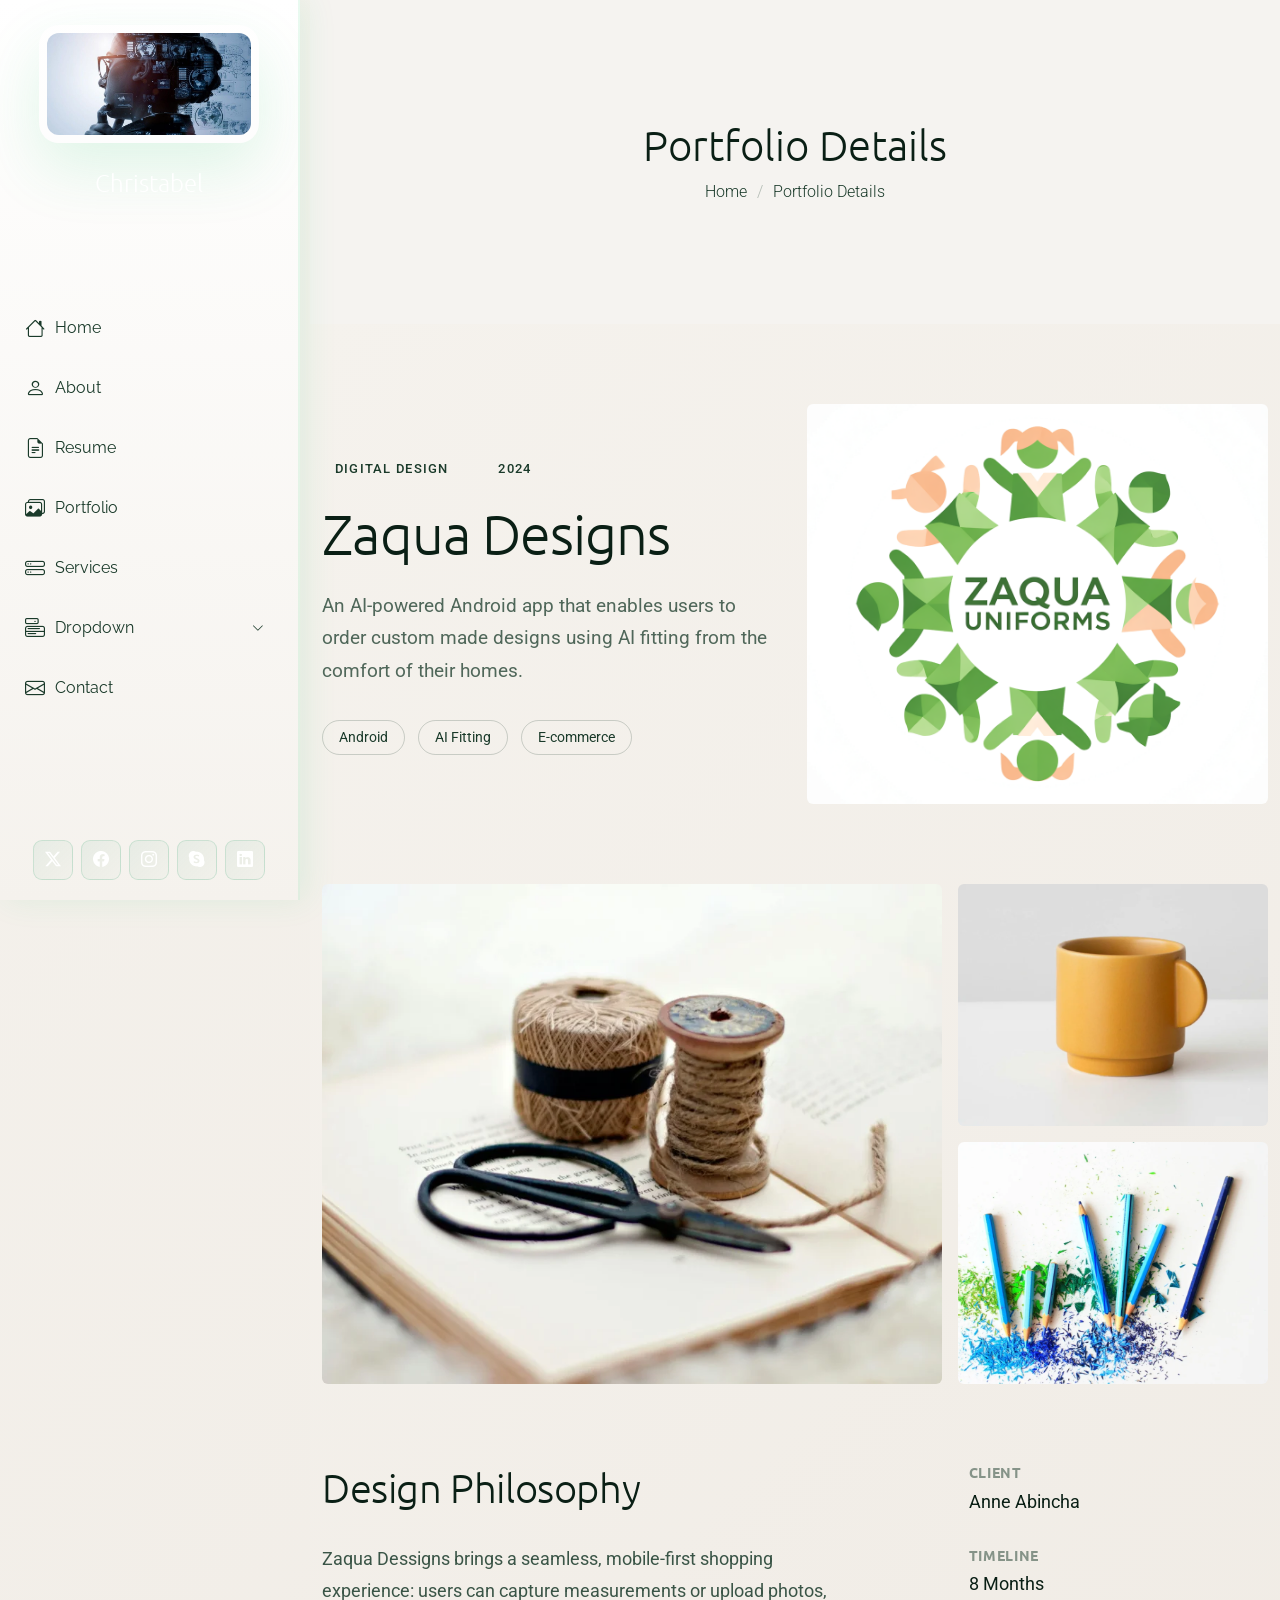
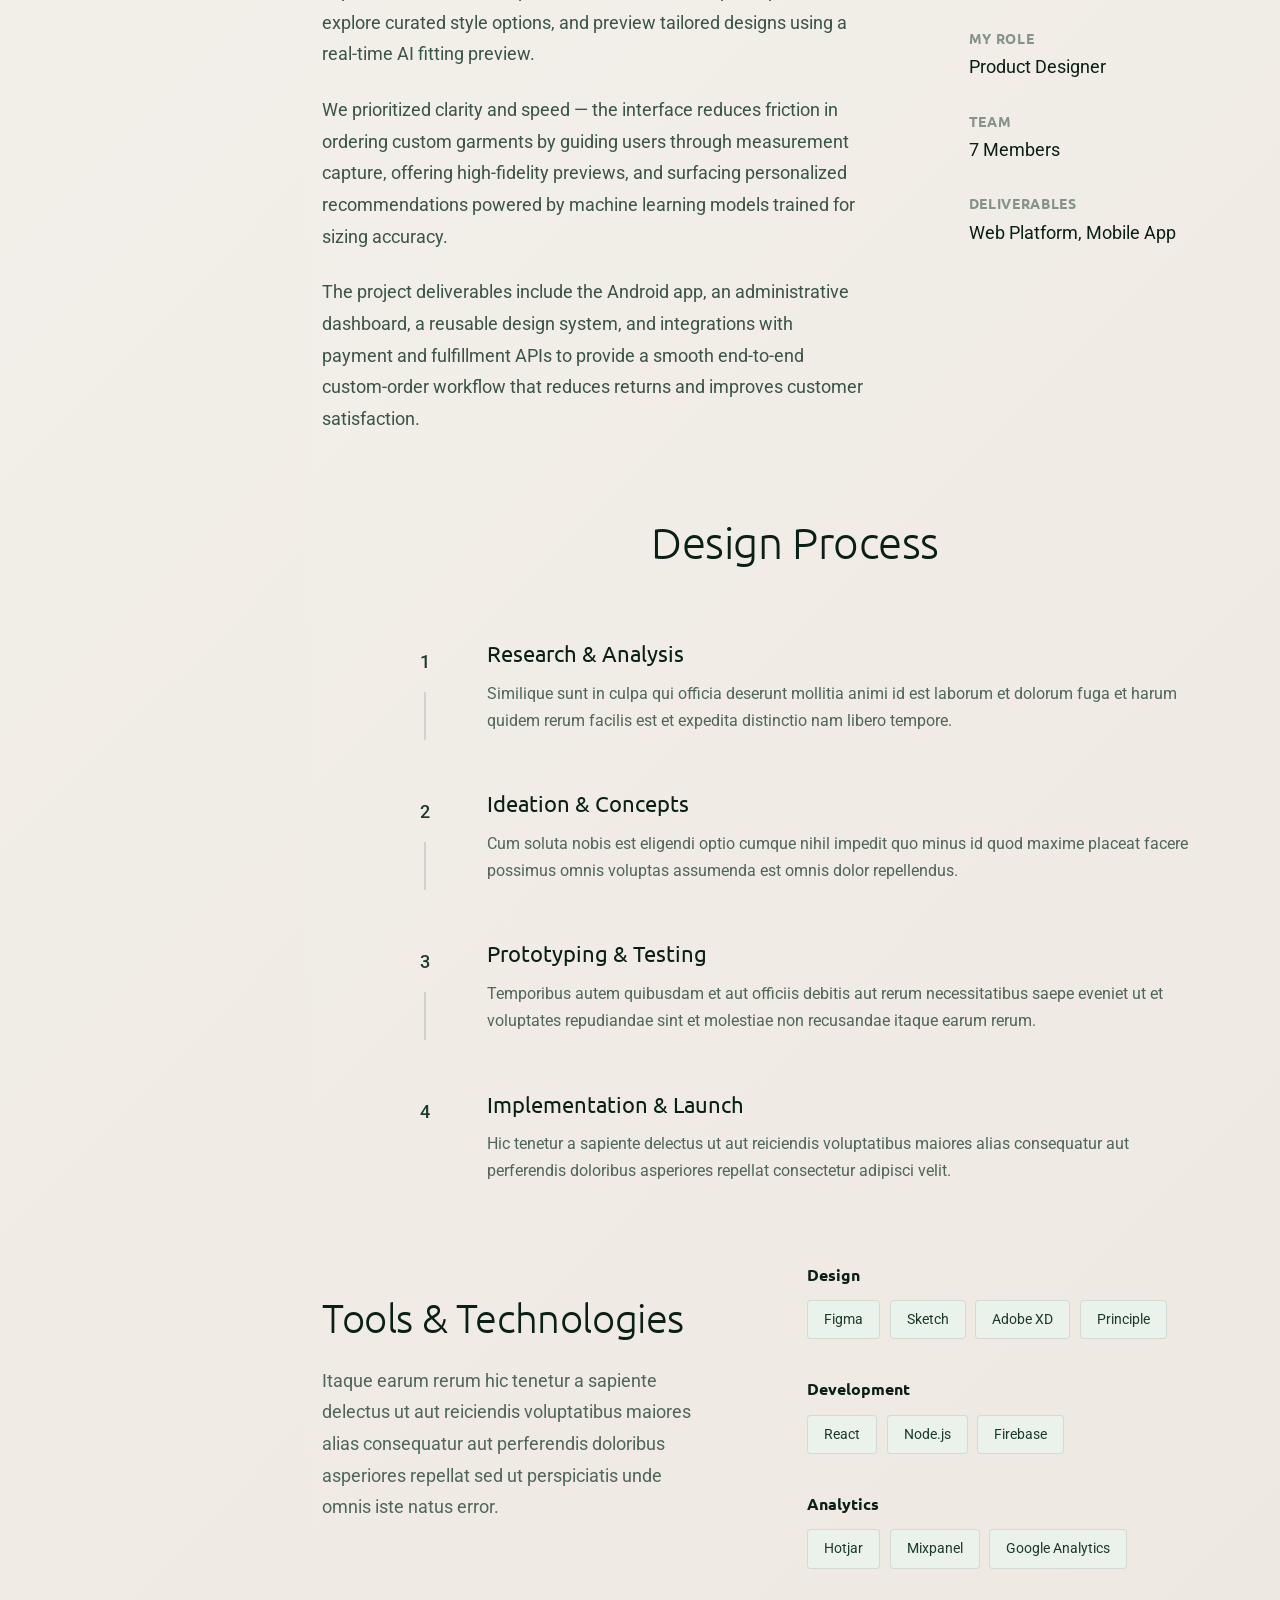
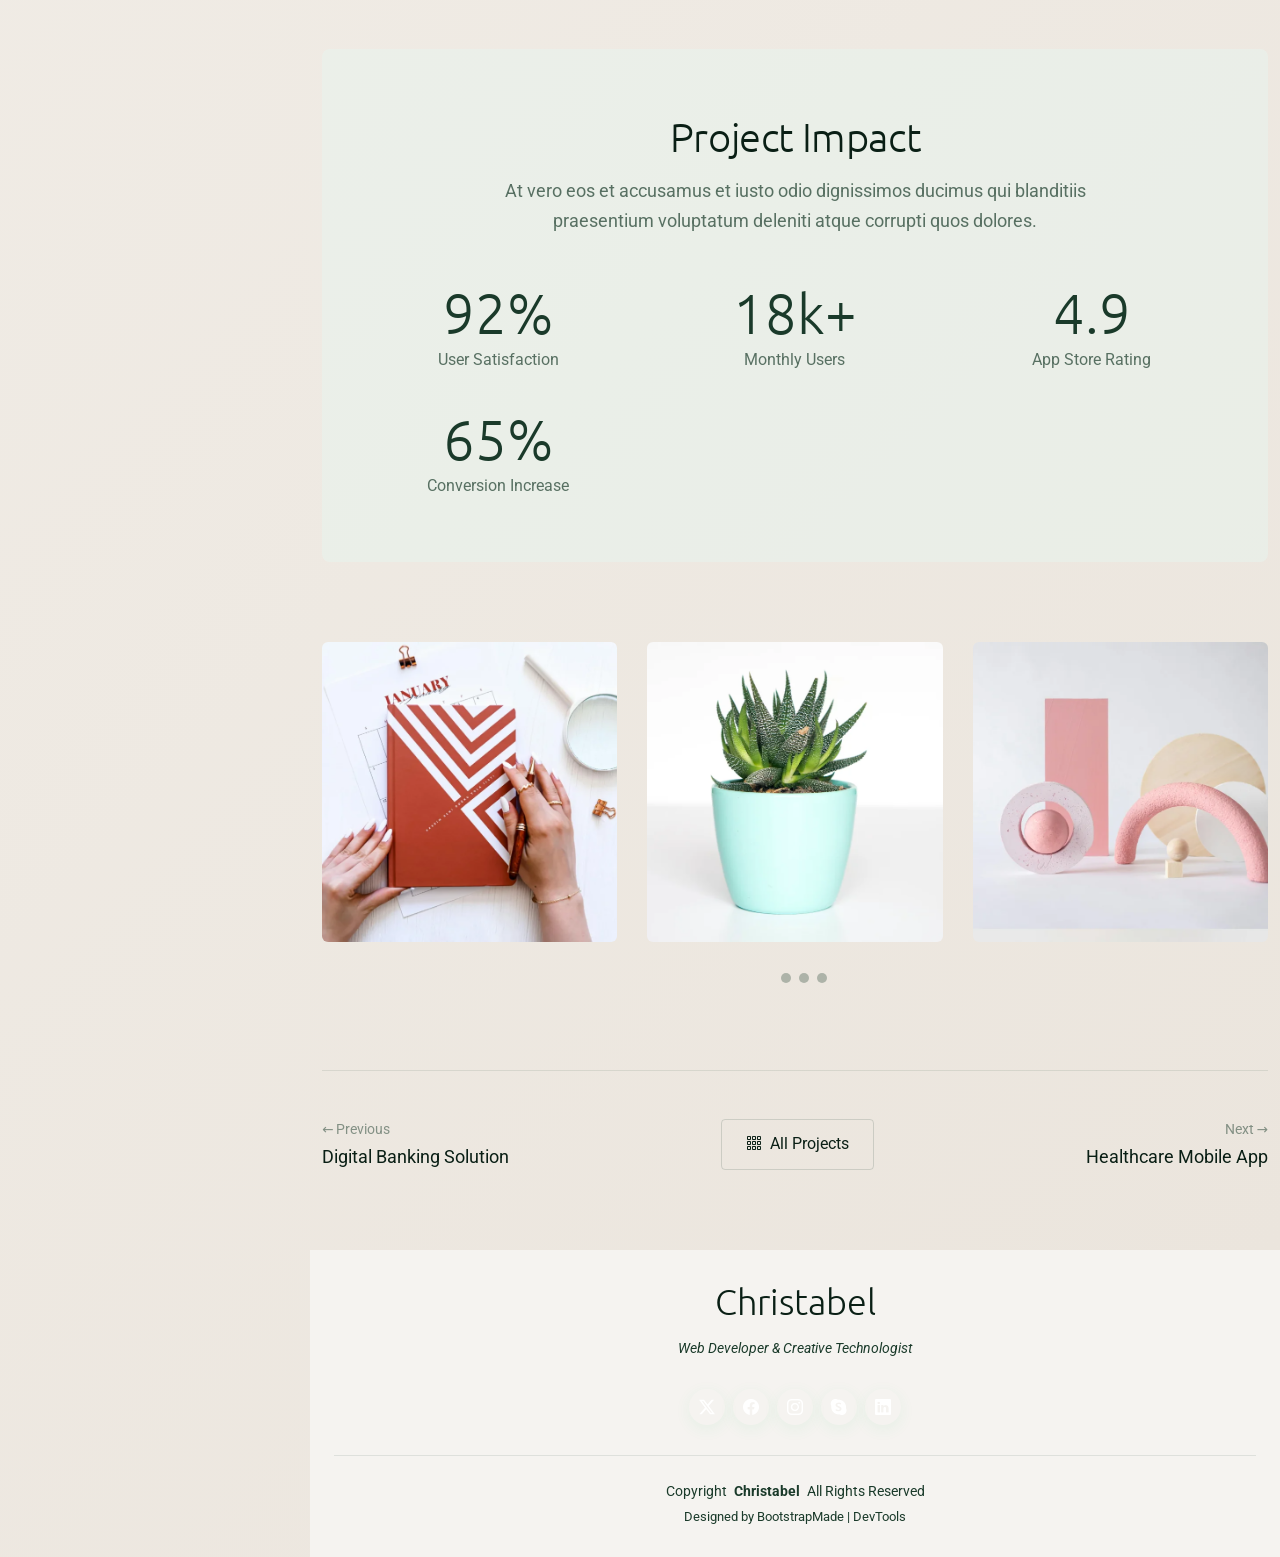
==== portfolio-details.html @ 372097c4 "first commit" ====
<!DOCTYPE html>
<html lang="en">

<head>
  <meta charset="utf-8">
  <meta content="width=device-width, initial-scale=1.0" name="viewport">
  <title>Portfolio Details </title>
  <meta name="description" content="">
  <meta name="keywords" content="">

  <!-- Favicons -->
  <link href="assets/img/favicon.png" rel="icon">
  <link href="assets/img/apple-touch-icon.png" rel="apple-touch-icon">

  <!-- Fonts -->
  <link href="https://fonts.googleapis.com" rel="preconnect">
  <link href="https://fonts.gstatic.com" rel="preconnect" crossorigin>
  <link href="https://fonts.googleapis.com/css2?family=Roboto:ital,wght@0,100;0,300;0,400;0,500;0,700;0,900;1,100;1,300;1,400;1,500;1,700;1,900&family=Raleway:ital,wght@0,100;0,200;0,300;0,400;0,500;0,600;0,700;0,800;0,900;1,100;1,200;1,300;1,400;1,500;1,600;1,700;1,800;1,900&family=Ubuntu:ital,wght@0,300;0,400;0,500;0,700;1,300;1,400;1,500;1,700&display=swap" rel="stylesheet">

  <!-- Vendor CSS Files -->
  <link href="assets/vendor/bootstrap/css/bootstrap.min.css" rel="stylesheet">
  <link href="assets/vendor/bootstrap-icons/bootstrap-icons.css" rel="stylesheet">
  <link href="assets/vendor/aos/aos.css" rel="stylesheet">
  <link href="assets/vendor/glightbox/css/glightbox.min.css" rel="stylesheet">
  <link href="assets/vendor/swiper/swiper-bundle.min.css" rel="stylesheet">

  <!-- Main CSS File -->
  <link href="assets/css/main.css" rel="stylesheet">

  <!-- =======================================================
  * Template Name: MyPage
  * Template URL: https://bootstrapmade.com/mypage-bootstrap-personal-template/
  * Updated: Sep 20 2025 with Bootstrap v5.3.8
  * Author: BootstrapMade.com
  * License: https://bootstrapmade.com/license/
  ======================================================== -->
</head>

<body class="portfolio-details-page">

  <header id="header" class="header dark-background d-flex flex-column justify-content-between">
    <i class="header-toggle d-xl-none bi bi-list"></i>

    <div class="header-top">
      <div class="profile-img">
        <img src="assets/img/person/image1.jpg" alt="" class="img-fluid">
      </div>

      <a href="index.html" class="logo d-flex align-items-center justify-content-center">
        <!-- Uncomment the line below if you also wish to use an image logo -->
        <!-- <img src="assets/img/logo.webp" alt=""> -->
        <h1 class="sitename">Christabel</h1>
      </a>

    </div>

    <nav id="navmenu" class="navmenu">
      <ul>
        <li><a href="#hero"><i class="bi bi-house navicon"></i>Home</a></li>
        <li><a href="#about"><i class="bi bi-person navicon"></i> About</a></li>
        <li><a href="#resume"><i class="bi bi-file-earmark-text navicon"></i> Resume</a></li>
        <li><a href="#portfolio"><i class="bi bi-images navicon"></i> Portfolio</a></li>
        <li><a href="#services"><i class="bi bi-hdd-stack navicon"></i> Services</a></li>
        <li class="dropdown"><a href="#"><i class="bi bi-menu-button navicon"></i> <span>Dropdown</span> <i class="bi bi-chevron-down toggle-dropdown"></i></a>
          <ul>
            <li><a href="#">Dropdown 1</a></li>
            <li class="dropdown"><a href="#"><span>Deep Dropdown</span> <i class="bi bi-chevron-down toggle-dropdown"></i></a>
              <ul>
                <li><a href="#">Deep Dropdown 1</a></li>
                <li><a href="#">Deep Dropdown 2</a></li>
                <li><a href="#">Deep Dropdown 3</a></li>
                <li><a href="#">Deep Dropdown 4</a></li>
                <li><a href="#">Deep Dropdown 5</a></li>
              </ul>
            </li>
            <li><a href="#">Dropdown 2</a></li>
            <li><a href="#">Dropdown 3</a></li>
            <li><a href="#">Dropdown 4</a></li>
          </ul>
        </li>
        <li><a href="#contact"><i class="bi bi-envelope navicon"></i> Contact</a></li>
      </ul>
    </nav>

    <div class="social-links text-center">
      <a href="#" class="twitter"><i class="bi bi-twitter-x"></i></a>
      <a href="#" class="facebook"><i class="bi bi-facebook"></i></a>
      <a href="#" class="instagram"><i class="bi bi-instagram"></i></a>
      <a href="#" class="google-plus"><i class="bi bi-skype"></i></a>
      <a href="#" class="linkedin"><i class="bi bi-linkedin"></i></a>
    </div>
  </header>

  <main class="main">

    <!-- Page Title -->
    <div class="page-title light-background">
      <div class="container">
        <h1>Portfolio Details</h1>
        <nav class="breadcrumbs">
          <ol>
            <li><a href="index.html">Home</a></li>
            <li class="current">Portfolio Details</li>
          </ol>
        </nav>
      </div>
    </div><!-- End Page Title -->

    <!-- Portfolio Details Section -->
    <section id="portfolio-details" class="portfolio-details section">

      <div class="container" data-aos="fade-up" data-aos-delay="100">

        <div class="hero-section">
          <div class="row align-items-center">
            <div class="col-lg-6" data-aos="fade-right">
              <div class="project-header">
                <div class="project-meta">
                  <span class="category">Digital Design</span>
                  <span class="year">2024</span>
                </div>
                <h1 class="project-title">Zaqua Designs</h1>
                <p class="project-summary">An AI-powered Android app that enables users to order custom made designs using AI fitting from the comfort of their homes.</p>
                <div class="project-tags">
                  <span class="tag">Android</span>
                  <span class="tag">AI Fitting</span>
                  <span class="tag">E-commerce</span>
                </div>
              </div>
            </div>
            <div class="col-lg-6" data-aos="fade-left" data-aos-delay="200">
              <div class="hero-image">
                <img src="assets/img/portfolio/zaqua7.png" alt="Project showcase" class="img-fluid" loading="lazy">
              </div>
            </div>
          </div>
        </div>

        <div class="visual-showcase" data-aos="fade-up" data-aos-delay="100">
          <div class="showcase-gallery">
            <div class="gallery-item large" data-aos="zoom-in" data-aos-delay="150">
              <img src="assets/img/portfolio/portfolio-7.webp" alt="Design showcase" class="img-fluid glightbox">
            </div>
            <div class="gallery-item" data-aos="fade-up" data-aos-delay="200">
              <img src="assets/img/portfolio/portfolio-5.webp" alt="Design showcase" class="img-fluid glightbox">
            </div>
            <div class="gallery-item" data-aos="fade-up" data-aos-delay="250">
              <img src="assets/img/portfolio/portfolio-8.webp" alt="Design showcase" class="img-fluid glightbox">
            </div>
          </div>
        </div>

        <div class="content-section">
          <div class="row">
            <div class="col-lg-7" data-aos="fade-up" data-aos-delay="100">
              <div class="main-content">
                <h2>Design Philosophy</h2>
                <p>Zaqua Dessigns brings a seamless, mobile-first shopping experience: users can capture measurements or upload photos, explore curated style options, and preview tailored designs using a real-time AI fitting preview.</p>
                <p>We prioritized clarity and speed — the interface reduces friction in ordering custom garments by guiding users through measurement capture, offering high-fidelity previews, and surfacing personalized recommendations powered by machine learning models trained for sizing accuracy.</p>
                <p>The project deliverables include the Android app, an administrative dashboard, a reusable design system, and integrations with payment and fulfillment APIs to provide a smooth end-to-end custom-order workflow that reduces returns and improves customer satisfaction.</p>
              </div>
            </div>
            <div class="col-lg-4 offset-lg-1" data-aos="fade-up" data-aos-delay="200">
              <div class="project-specs">
                <div class="spec-item">
                  <h5>Client</h5>
                  <p>Anne Abincha</p>
                </div>
                <div class="spec-item">
                  <h5>Timeline</h5>
                  <p>8 Months</p>
                </div>
                <div class="spec-item">
                  <h5>My Role</h5>
                  <p>Product Designer</p>
                </div>
                <div class="spec-item">
                  <h5>Team</h5>
                  <p>7 Members</p>
                </div>
                <div class="spec-item">
                  <h5>Deliverables</h5>
                  <p>Web Platform, Mobile App</p>
                </div>
              </div>
            </div>
          </div>
        </div>

        <div class="process-timeline" data-aos="fade-up" data-aos-delay="100">
          <div class="timeline-header">
            <h2>Design Process</h2>
          </div>
          <div class="timeline-steps">
            <div class="timeline-item" data-aos="fade-up" data-aos-delay="150">
              <div class="step-marker">
                <span class="step-number">1</span>
              </div>
              <div class="step-content">
                <h4>Research &amp; Analysis</h4>
                <p>Similique sunt in culpa qui officia deserunt mollitia animi id est laborum et dolorum fuga et harum quidem rerum facilis est et expedita distinctio nam libero tempore.</p>
              </div>
            </div>
            <div class="timeline-item" data-aos="fade-up" data-aos-delay="200">
              <div class="step-marker">
                <span class="step-number">2</span>
              </div>
              <div class="step-content">
                <h4>Ideation &amp; Concepts</h4>
                <p>Cum soluta nobis est eligendi optio cumque nihil impedit quo minus id quod maxime placeat facere possimus omnis voluptas assumenda est omnis dolor repellendus.</p>
              </div>
            </div>
            <div class="timeline-item" data-aos="fade-up" data-aos-delay="250">
              <div class="step-marker">
                <span class="step-number">3</span>
              </div>
              <div class="step-content">
                <h4>Prototyping &amp; Testing</h4>
                <p>Temporibus autem quibusdam et aut officiis debitis aut rerum necessitatibus saepe eveniet ut et voluptates repudiandae sint et molestiae non recusandae itaque earum rerum.</p>
              </div>
            </div>
            <div class="timeline-item" data-aos="fade-up" data-aos-delay="300">
              <div class="step-marker">
                <span class="step-number">4</span>
              </div>
              <div class="step-content">
                <h4>Implementation &amp; Launch</h4>
                <p>Hic tenetur a sapiente delectus ut aut reiciendis voluptatibus maiores alias consequatur aut perferendis doloribus asperiores repellat consectetur adipisci velit.</p>
              </div>
            </div>
          </div>
        </div>

        <div class="tools-section" data-aos="fade-up" data-aos-delay="100">
          <div class="row align-items-center">
            <div class="col-lg-5">
              <h2>Tools &amp; Technologies</h2>
              <p>Itaque earum rerum hic tenetur a sapiente delectus ut aut reiciendis voluptatibus maiores alias consequatur aut perferendis doloribus asperiores repellat sed ut perspiciatis unde omnis iste natus error.</p>
            </div>
            <div class="col-lg-6 offset-lg-1">
              <div class="tools-grid">
                <div class="tool-category" data-aos="fade-up" data-aos-delay="150">
                  <h5>Design</h5>
                  <div class="tool-list">
                    <span class="tool-item">Figma</span>
                    <span class="tool-item">Sketch</span>
                    <span class="tool-item">Adobe XD</span>
                    <span class="tool-item">Principle</span>
                  </div>
                </div>
                <div class="tool-category" data-aos="fade-up" data-aos-delay="200">
                  <h5>Development</h5>
                  <div class="tool-list">
                    <span class="tool-item">React</span>
                    <span class="tool-item">Node.js</span>
                    <span class="tool-item">Firebase</span>
                  </div>
                </div>
                <div class="tool-category" data-aos="fade-up" data-aos-delay="250">
                  <h5>Analytics</h5>
                  <div class="tool-list">
                    <span class="tool-item">Hotjar</span>
                    <span class="tool-item">Mixpanel</span>
                    <span class="tool-item">Google Analytics</span>
                  </div>
                </div>
              </div>
            </div>
          </div>
        </div>

        <div class="impact-metrics" data-aos="fade-up" data-aos-delay="100">
          <div class="metrics-container">
            <div class="metrics-header">
              <h2>Project Impact</h2>
              <p>At vero eos et accusamus et iusto odio dignissimos ducimus qui blanditiis praesentium voluptatum deleniti atque corrupti quos dolores.</p>
            </div>
            <div class="metrics-grid">
              <div class="metric-card" data-aos="fade-up" data-aos-delay="150">
                <div class="metric-value">92%</div>
                <div class="metric-label">User Satisfaction</div>
              </div>
              <div class="metric-card" data-aos="fade-up" data-aos-delay="200">
                <div class="metric-value">18k+</div>
                <div class="metric-label">Monthly Users</div>
              </div>
              <div class="metric-card" data-aos="fade-up" data-aos-delay="250">
                <div class="metric-value">4.9</div>
                <div class="metric-label">App Store Rating</div>
              </div>
              <div class="metric-card" data-aos="fade-up" data-aos-delay="300">
                <div class="metric-value">65%</div>
                <div class="metric-label">Conversion Increase</div>
              </div>
            </div>
          </div>
        </div>

        <div class="additional-gallery" data-aos="fade-up" data-aos-delay="100">
          <div class="gallery-slider swiper init-swiper">
            <script type="application/json" class="swiper-config">
              {
                "loop": true,
                "speed": 600,
                "autoplay": {
                  "delay": 4000
                },
                "slidesPerView": 1,
                "spaceBetween": 30,
                "breakpoints": {
                  "768": {
                    "slidesPerView": 2
                  },
                  "1200": {
                    "slidesPerView": 3
                  }
                },
                "pagination": {
                  "el": ".swiper-pagination",
                  "type": "bullets",
                  "clickable": true
                }
              }
            </script>
            <div class="swiper-wrapper">
              <div class="swiper-slide">
                <img src="assets/img/portfolio/portfolio-12.webp" alt="Project detail" class="img-fluid glightbox" loading="lazy">
              </div>
              <div class="swiper-slide">
                <img src="assets/img/portfolio/portfolio-2.webp" alt="Project detail" class="img-fluid glightbox" loading="lazy">
              </div>
              <div class="swiper-slide">
                <img src="assets/img/portfolio/portfolio-6.webp" alt="Project detail" class="img-fluid glightbox" loading="lazy">
              </div>
              <div class="swiper-slide">
                <img src="assets/img/portfolio/portfolio-10.webp" alt="Project detail" class="img-fluid glightbox" loading="lazy">
              </div>
            </div>
            <div class="swiper-pagination"></div>
          </div>
        </div>

        <div class="project-nav" data-aos="fade-up" data-aos-delay="100">
          <div class="nav-wrapper">
            <a href="#" class="nav-link prev-project">
              <div class="nav-content">
                <span class="nav-direction">← Previous</span>
                <span class="nav-title">Digital Banking Solution</span>
              </div>
            </a>
            <a href="#" class="nav-link all-projects">
              <i class="bi bi-grid-3x3-gap"></i>
              <span>All Projects</span>
            </a>
            <a href="#" class="nav-link next-project">
              <div class="nav-content">
                <span class="nav-direction">Next →</span>
                <span class="nav-title">Healthcare Mobile App</span>
              </div>
            </a>
          </div>
        </div>

      </div>

    </section><!-- /Portfolio Details Section -->

  </main>

  <footer id="footer" class="footer light-background">
    <div class="container">
      <h3 class="sitename">Christabel</h3>
      <p>Web Developer & Creative Technologist</p>
      <div class="social-links d-flex justify-content-center">
        <a href=""><i class="bi bi-twitter-x"></i></a>
        <a href=""><i class="bi bi-facebook"></i></a>
        <a href=""><i class="bi bi-instagram"></i></a>
        <a href=""><i class="bi bi-skype"></i></a>
        <a href=""><i class="bi bi-linkedin"></i></a>
      </div>
      <div class="container">
        <div class="copyright">
          <span>Copyright</span> <strong class="px-1 sitename">Christabel</strong> <span>All Rights Reserved</span>
        </div>
        <div class="credits">
          <!-- All the links in the footer should remain intact. -->
          <!-- You can delete the links only if you've purchased the pro version. -->
          <!-- Licensing information: https://bootstrapmade.com/license/ -->
          <!-- Purchase the pro version with working PHP/AJAX contact form: [buy-url] -->
          Designed by <a href="https://bootstrapmade.com/">BootstrapMade</a> | <a href="https://bootstrapmade.com/tools/">DevTools</a>
        </div>
      </div>
    </div>
  </footer>

  <!-- Scroll Top -->
  <a href="#" id="scroll-top" class="scroll-top d-flex align-items-center justify-content-center"><i class="bi bi-arrow-up-short"></i></a>

  <!-- Preloader -->
  <div id="preloader"></div>

  <!-- Vendor JS Files -->
  <script src="assets/vendor/bootstrap/js/bootstrap.bundle.min.js"></script>
  <script src="assets/vendor/php-email-form/validate.js"></script>
  <script src="assets/vendor/aos/aos.js"></script>
  <script src="assets/vendor/purecounter/purecounter_vanilla.js"></script>
  <script src="assets/vendor/typed.js/typed.umd.js"></script>
  <script src="assets/vendor/waypoints/noframework.waypoints.js"></script>
  <script src="assets/vendor/imagesloaded/imagesloaded.pkgd.min.js"></script>
  <script src="assets/vendor/isotope-layout/isotope.pkgd.min.js"></script>
  <script src="assets/vendor/glightbox/js/glightbox.min.js"></script>
  <script src="assets/vendor/swiper/swiper-bundle.min.js"></script>

  <!-- Main JS File -->
  <script src="assets/js/main.js"></script>

</body>

</html>
---- assets/css/main.css ----
:root {
  --default-font: "Roboto",  system-ui, -apple-system, "Segoe UI", Roboto, "Helvetica Neue", Arial, "Noto Sans", "Liberation Sans", sans-serif, "Apple Color Emoji", "Segoe UI Emoji", "Segoe UI Symbol", "Noto Color Emoji";
  --heading-font: "Ubuntu",  sans-serif;
  --nav-font: "Raleway",  sans-serif;
}
:root { 
  --background-color: #f5f2ed; 
  --background-gradient: linear-gradient(135deg, #f5f2ed 0%, #ebe5dd 100%);
  --default-color: #1a3a2a; /* Default color used for the majority of the text content across the entire website */
  --heading-color: #0a1f15; /* 
  --accent-color: #2ecc71; /* Vibrant emerald green */
  --accent-light: #52d989;
  --accent-dark: #27a55f;
  --surface-color: #e8f6f0; /* The surface color is used as a background of boxed elements within sections, such as cards, icon boxes, or other elements that require a visual separation from the global background. */
  --surface-gradient: linear-gradient(135deg, #e8f6f0 0%, #d6e8e0 100%);
  --contrast-color: #ffffff; /* Contrast color for text, ensuring readability against backgrounds of accent, heading, or default colors. */
  --shadow-sm: 0 4px 15px rgba(46, 204, 113, 0.08);
  --shadow-md: 0 12px 30px rgba(46, 204, 113, 0.12);
  --shadow-lg: 0 25px 60px rgba(46, 204, 113, 0.15);
  --shadow-xl: 0 40px 100px rgba(46, 204, 113, 0.2);
}

/* Nav Menu Colors - The following color variables are used specifically for the navigation menu. They are separate from the global colors to allow for more customization options */
:root {
  --nav-color: #1a3a2a;  /* The default color of the main navmenu links */
  --nav-hover-color: #3fa373; /* Applied to main navmenu links when they are hovered over or active */
  --nav-mobile-background-color: #f0ede8; /* Used as the background color for mobile navigation menu */
  --nav-dropdown-background-color: #f0ede8; /* Used as the background color for dropdown items that appear when hovering over primary navigation items */
  --nav-dropdown-color: #1a3a2a; /* Used for navigation links of the dropdown items in the navigation menu. */
  --nav-dropdown-hover-color: #3fa373; /* Similar to --nav-hover-color, this color is applied to dropdown navigation links when they are hovered over. */
}

/* Color Presets - These classes override global colors when applied to any section or element, providing reuse of the sam color scheme. */

.light-background {
  --background-color: #f5f3f0;
  --surface-color: #e8f4e8;
}

.dark-background {
  --background-color: #1a3a2a;
  --default-color: #ffffff;
  --heading-color: #ffffff;
  --surface-color: #2d5a47;
  --contrast-color: #ffffff;
}

/* Smooth scroll */
:root {
  scroll-behavior: smooth;
}

/*--------------------------------------------------------------
# General Styling & Shared Classes
--------------------------------------------------------------*/
body {
  color: var(--default-color);
  background: var(--background-gradient);
  font-family: var(--default-font);
  min-height: 100vh;
}

a {
  color: var(--accent-color);
  text-decoration: none;
  transition: all 0.3s ease;
}

a:hover {
  color: var(--accent-dark);
  text-decoration: none;
}

h1,
h2,
h3,
h4,
h5,
h6 {
  color: var(--heading-color);
  font-family: var(--heading-font);
}

/* PHP Email Form Messages
------------------------------*/
.php-email-form .error-message {
  display: none;
  background: linear-gradient(135deg, #e53935 0%, #c62828 100%);
  color: #ffffff;
  text-align: left;
  padding: 20px;
  margin-bottom: 24px;
  font-weight: 600;
  border-radius: 8px;
  box-shadow: var(--shadow-md);
  border-left: 4px solid #df1529;
  animation: slideIn 0.3s ease;
}

.php-email-form .sent-message {
  display: none;
  color: #ffffff;
  background: linear-gradient(135deg, #2e7d32 0%, #1b5e20 100%);
  text-align: center;
  padding: 20px;
  margin-bottom: 24px;
  font-weight: 600;
  border-radius: 8px;
  box-shadow: var(--shadow-md);
  border-left: 4px solid #059652;
  animation: slideIn 0.3s ease;
}

.php-email-form .loading {
  display: none;
  background: linear-gradient(135deg, #ffffff 0%, var(--surface-color) 100%);
  text-align: center;
  padding: 20px;
  margin-bottom: 24px;
  border-radius: 8px;
  box-shadow: var(--shadow-md);
  border: 1px solid rgba(63, 163, 115, 0.2);
}

.php-email-form .loading:before {
  content: "";
  display: inline-block;
  border-radius: 50%;
  width: 24px;
  height: 24px;
  margin: 0 10px -6px 0;
  border: 3px solid rgba(63, 163, 115, 0.3);
  border-top-color: var(--accent-color);
  animation: php-email-form-loading 1s linear infinite;
}

@keyframes php-email-form-loading {
  0% {
    transform: rotate(0deg);
  }

  100% {
    transform: rotate(360deg);
  }
}

@keyframes slideIn {
  from {
    opacity: 0;
    transform: translateY(-10px);
  }
  to {
    opacity: 1;
    transform: translateY(0);
  }
}

/*--------------------------------------------------------------
# Global Header
--------------------------------------------------------------*/
.header {
  color: var(--default-color);
  background: linear-gradient(180deg, #ffffff 0%, #f5f2ed 100%);
  position: fixed;
  top: 0;
  left: 0;
  bottom: 0;
  padding: 0 15px;
  width: 300px;
  transition: all ease-in-out 0.3s;
  overflow-y: auto;
  z-index: 997;
  box-shadow: 6px 0 30px rgba(46, 204, 113, 0.1);
  border-right: 2px solid rgba(46, 204, 113, 0.1);
  backdrop-filter: blur(8px);
}

.header .profile-img img {
  margin: 25px auto;
  display: block;
  border-radius: 20px;
  max-width: 220px;
  border: 8px solid color-mix(in srgb, var(--default-color), transparent 85%);
  box-shadow: var(--shadow-lg);
  transition: transform 0.3s ease, box-shadow 0.3s ease;
}

.header .profile-img img:hover {
  transform: scale(1.02);
  box-shadow: var(--shadow-xl);
}

.header .logo {
  line-height: 1;
}

.header .logo img {
  max-height: 32px;
  margin-right: 8px;
}

.header .logo h1 {
  font-size: 24px;
  margin: 0;
  font-weight: 300;
  color: var(--heading-color);
}

.header .social-links {
  margin: 0 0 20px 0;
}

.header .social-links a {
  font-size: 16px;
  display: inline-flex;
  align-items: center;
  justify-content: center;
  background: linear-gradient(135deg, rgba(63, 163, 115, 0.08) 0%, rgba(63, 163, 115, 0.02) 100%);
  color: var(--accent-color);
  margin: 0 2px;
  border-radius: 9px;
  text-align: center;
  width: 40px;
  height: 40px;
  transition: all 0.3s ease;
  border: 1.5px solid rgba(63, 163, 115, 0.2);
}

.header .social-links a:hover {
  color: var(--contrast-color);
  background: linear-gradient(135deg, var(--accent-color) 0%, var(--accent-dark) 100%);
  transform: translateY(-3px);
  box-shadow: var(--shadow-md);
  border-color: var(--accent-color);
}

@media (min-width: 1200px) {

  .header~main,
  .header~#footer {
    margin-left: 310px;
  }
}

@media (max-width: 1199px) {
  .header {
    left: -100%;
  }
}

.header.header-show {
  left: 0;
}

.header .header-toggle {
  color: #ffffff;
  background: linear-gradient(135deg, var(--accent-color) 0%, var(--accent-dark) 100%);
  font-size: 22px;
  display: flex;
  align-items: center;
  justify-content: center;
  width: 40px;
  height: 40px;
  border-radius: 9px;
  cursor: pointer;
  position: fixed;
  top: 15px;
  right: 15px;
  z-index: 9999;
  transition: all 0.3s ease;
  box-shadow: var(--shadow-md);
}

.header .header-toggle:hover {
  transform: translateY(-2px);
  box-shadow: var(--shadow-lg);
}

/*--------------------------------------------------------------
# Navigation Menu
--------------------------------------------------------------*/
.mobile-nav-toggle {
  display: none;
}

.navmenu {
  padding: 0;
  z-index: 9997;
  flex: 1;
  display: flex;
  align-items: center;
}

.navmenu ul {
  list-style: none;
  padding: 0 0 20px 0;
  margin: 0;
  width: 100%;
}

.navmenu a,
.navmenu a:focus {
  color: var(--nav-color);
  padding: 15px 10px;
  font-family: var(--nav-font);
  font-size: 16px;
  font-weight: 400;
  display: flex;
  align-items: center;
  white-space: nowrap;
  transition: 0.3s;
  width: 100%;
}

.navmenu a .navicon,
.navmenu a:focus .navicon {
  font-size: 20px;
  margin-right: 10px;
}

.navmenu a .toggle-dropdown,
.navmenu a:focus .toggle-dropdown {
  font-size: 12px;
  line-height: 0;
  margin-left: auto;
  width: 30px;
  height: 30px;
  display: flex;
  align-items: center;
  justify-content: center;
  border-radius: 50%;
  transition: 0.3s;
  flex-shrink: 0;
  background-color: color-mix(in srgb, var(--accent-color), transparent 90%);
}

.navmenu a .toggle-dropdown:hover,
.navmenu a:focus .toggle-dropdown:hover {
  background-color: var(--accent-color);
  color: var(--contrast-color);
}

.navmenu a:hover,
.navmenu .active,
.navmenu .active:focus {
  color: var(--nav-hover-color);
}

.navmenu a:hover .navicon,
.navmenu .active .navicon,
.navmenu .active:focus .navicon {
  color: var(--accent-color);
}

.navmenu .active .toggle-dropdown,
.navmenu .active:focus .toggle-dropdown {
  background-color: var(--accent-color);
  color: var(--contrast-color);
  transform: rotate(180deg);
}

.navmenu .dropdown {
  display: block;
}

.navmenu .dropdown a,
.navmenu .dropdown a:focus {
  color: --nav-dropdown-color;
}

.navmenu .dropdown a:hover,
.navmenu .dropdown .active,
.navmenu .dropdown .active:focus {
  color: var(--nav-dropdown-hover-color);
}

.navmenu .dropdown ul {
  position: static;
  display: none;
  z-index: 99;
  padding: 5px 10px;
  margin: 5px 10px;
  background-color: var(--nav-dropdown-background-color);
  border: 1px solid color-mix(in srgb, var(--default-color), transparent 90%);
  box-shadow: none;
  transition: all 0.5s ease-in-out;
}

.navmenu .dropdown ul ul {
  background-color: rgba(33, 37, 41, 0.1);
}

.navmenu .dropdown>.dropdown-active {
  display: block;
  background-color: rgba(33, 37, 41, 0.03);
}

/*--------------------------------------------------------------
# Global Footer
--------------------------------------------------------------*/

/* Hero image: make the main portrait fill the viewport on large screens */
@media (min-width: 992px) {
  .hero .hero-image {
    position: relative;
    padding: 0;
  }

  .hero .hero-image .image-wrapper {
    position: relative;
    height: 100vh;
    overflow: visible; /* allow floating cards to sit outside the image */
    display: block;
  }

  .hero .hero-image .main-image {
    position: absolute;
    top: 0;
    left: 0;
    width: 100%;
    height: 100%;
    object-fit: cover;
    --hero-scale: 0.9;
    transform: scale(var(--hero-scale));
    transform-origin: center center;
    transition: transform 0.4s ease;
  }
}
.footer {
  color: var(--default-color);
  background-color: var(--background-color);
  font-size: 14px;
  text-align: center;
  padding: 30px 0;
  position: relative;
}

.footer h3 {
  font-size: 36px;
  font-weight: 300;
  position: relative;
  padding: 0;
  margin: 0 0 15px 0;
}

.footer p {
  font-size: 15;
  font-style: italic;
  padding: 0;
  margin: 0 0 30px 0;
}

.footer .social-links {
  margin: 0 0 30px 0;
}

.footer .social-links a {
  font-size: 16px;
  display: flex;
  align-items: center;
  justify-content: center;
  background: linear-gradient(135deg, var(--accent-color) 0%, var(--accent-dark) 100%);
  color: var(--contrast-color);
  line-height: 1;
  margin: 0 4px;
  border-radius: 50%;
  text-align: center;
  width: 36px;
  height: 36px;
  transition: all 0.3s ease;
  box-shadow: var(--shadow-sm);
}

.footer .social-links a:hover {
  background: linear-gradient(135deg, var(--accent-dark) 0%, #2d8b5f 100%);
  transform: translateY(-3px);
  box-shadow: var(--shadow-md);
  text-decoration: none;
}

.footer .copyright {
  padding-top: 25px;
  border-top: 1px solid color-mix(in srgb, var(--default-color), transparent 90%);
}

.footer .credits {
  font-size: 13px;
  padding-top: 5px;
}

/*--------------------------------------------------------------
# Preloader
--------------------------------------------------------------*/
#preloader {
  position: fixed;
  inset: 0;
  z-index: 999999;
  overflow: hidden;
  background: var(--background-color);
  transition: all 0.6s ease-out;
}

#preloader:before {
  content: "";
  position: fixed;
  top: calc(50% - 30px);
  left: calc(50% - 30px);
  border: 6px solid #ffffff;
  border-color: var(--accent-color) transparent var(--accent-color) transparent;
  border-radius: 50%;
  width: 60px;
  height: 60px;
  animation: animate-preloader 1.5s linear infinite;
}

@keyframes animate-preloader {
  0% {
    transform: rotate(0deg);
  }

  100% {
    transform: rotate(360deg);
  }
}

/*--------------------------------------------------------------
# Scroll Top Button
--------------------------------------------------------------*/
.scroll-top {
  position: fixed;
  visibility: hidden;
  opacity: 0;
  right: 15px;
  bottom: -15px;
  z-index: 99999;
  background: linear-gradient(135deg, var(--accent-color) 0%, var(--accent-dark) 100%);
  width: 44px;
  height: 44px;
  border-radius: 50px;
  transition: all 0.4s ease;
  box-shadow: var(--shadow-md);
}

.scroll-top i {
  font-size: 24px;
  color: var(--contrast-color);
  line-height: 0;
}

.scroll-top:hover {
  transform: translateY(-3px);
  box-shadow: var(--shadow-lg);
}

.scroll-top.active {
  visibility: visible;
  opacity: 1;
  bottom: 15px;
}

/*--------------------------------------------------------------
# Disable aos animation delay on mobile devices
--------------------------------------------------------------*/
@media screen and (max-width: 768px) {
  [data-aos-delay] {
    transition-delay: 0 !important;
  }
}

/*--------------------------------------------------------------
# Global Page Titles & Breadcrumbs
--------------------------------------------------------------*/
.page-title {
  color: var(--default-color);
  background-color: var(--background-color);
  padding: 120px 0;
  text-align: center;
  position: relative;
}

.page-title h1 {
  font-size: 42px;
  font-weight: 300;
  margin-bottom: 10px;
}

.page-title .breadcrumbs ol {
  display: flex;
  flex-wrap: wrap;
  list-style: none;
  justify-content: center;
  padding: 0;
  margin: 0;
  font-size: 16px;
  font-weight: 300;
}

.page-title .breadcrumbs ol li+li {
  padding-left: 10px;
}

.page-title .breadcrumbs ol li+li::before {
  content: "/";
  display: inline-block;
  padding-right: 10px;
  color: color-mix(in srgb, var(--default-color), transparent 70%);
}

/*--------------------------------------------------------------
# Global Sections
--------------------------------------------------------------*/
section,
.section {
  color: var(--default-color);
  background: var(--background-gradient);
  padding: 80px 0;
  overflow: clip;
  position: relative;
}

/*--------------------------------------------------------------
# Global Section Titles
--------------------------------------------------------------*/
.section-title {
  text-align: center;
  padding-bottom: 60px;
  position: relative;
}

.section-title h2 {
  font-size: 42px;
  font-weight: 200;
  margin-bottom: 20px;
  padding-bottom: 20px;
  position: relative;
  letter-spacing: -1px;
  color: var(--heading-color);
  animation: fadeInDown 0.6s ease;
}

@keyframes fadeInDown {
  from {
    opacity: 0;
    transform: translateY(-20px);
  }
  to {
    opacity: 1;
    transform: translateY(0);
  }
}

.section-title h2:before {
  content: "";
  position: absolute;
  display: block;
  width: 160px;
  height: 2px;
  background: linear-gradient(90deg, transparent, color-mix(in srgb, var(--default-color), transparent 60%), transparent);
  left: 0;
  right: 0;
  bottom: 1px;
  margin: auto;
}

.section-title h2::after {
  content: "";
  position: absolute;
  display: block;
  width: 60px;
  height: 4px;
  background: linear-gradient(90deg, var(--accent-color), var(--accent-light));
  left: 0;
  right: 0;
  bottom: 0;
  margin: auto;
  border-radius: 2px;
}

.section-title p {
  margin-bottom: 0;
}

/*--------------------------------------------------------------
# Hero Section
--------------------------------------------------------------*/
.hero {
  padding: 140px 0;
  min-height: 100vh;
  display: flex;
  align-items: center;
  position: relative;
  overflow: hidden;
  background: linear-gradient(135deg, #f5f2ed 0%, #e8f6f0 50%, #ebe5dd 100%);
}

.hero::before {
  content: "";
  position: absolute;
  top: -50%;
  right: -10%;
  width: 600px;
  height: 600px;
  background: radial-gradient(circle, rgba(46, 204, 113, 0.1) 0%, transparent 70%);
  border-radius: 50%;
  z-index: 0;
}

.hero::after {
  content: "";
  position: absolute;
  bottom: -30%;
  left: -5%;
  width: 500px;
  height: 500px;
  background: radial-gradient(circle, rgba(46, 204, 113, 0.08) 0%, transparent 70%);
  border-radius: 50%;
  z-index: 0;
}

.hero .container {
  position: relative;
  z-index: 2;
  padding: 80px 15px;
  animation: fadeInUp 0.8s ease 0.2s both;
}

@keyframes fadeInUp {
  from {
    opacity: 0;
    transform: translateY(30px);
  }
  to {
    opacity: 1;
    transform: translateY(0);
  }
}

.hero .hero-content h1 {
  font-size: 3.5rem;
  font-weight: 300;
  line-height: 1.2;
  margin-bottom: 2rem;
  color: var(--heading-color);
}

.hero .hero-content h1 .accent-text {
  color: var(--accent-color);
  font-weight: 400;
  position: relative;
}

.hero .hero-content h1 .accent-text::after {
  content: "";
  position: absolute;
  bottom: -8px;
  left: 0;
  width: 100%;
  height: 2px;
  background: linear-gradient(90deg, var(--accent-color), color-mix(in srgb, var(--accent-color), transparent 50%));
}

@media (max-width: 992px) {
  .hero .hero-content h1 {
    font-size: 2.8rem;
  }
}

@media (max-width: 768px) {
  .hero .hero-content h1 {
    font-size: 2.2rem;
  }
}

.hero .hero-content .hero-description {
  font-size: 1.125rem;
  line-height: 1.8;
  color: color-mix(in srgb, var(--default-color), transparent 20%);
  margin-bottom: 3rem;
  max-width: 90%;
}

@media (max-width: 768px) {
  .hero .hero-content .hero-description {
    font-size: 1rem;
    max-width: 100%;
  }
}

.hero .hero-content .hero-actions {
  display: flex;
  gap: 1.5rem;
  margin-bottom: 4rem;
}

@media (max-width: 576px) {
  .hero .hero-content .hero-actions {
    flex-direction: column;
    gap: 1rem;
  }
}

.hero .hero-content .hero-actions .btn-primary {
  padding: 16px 36px;
  background: linear-gradient(135deg, var(--accent-color) 0%, var(--accent-dark) 100%);
  color: var(--contrast-color);
  border-radius: 10px;
  font-weight: 700;
  text-decoration: none;
  transition: all 0.4s cubic-bezier(0.34, 1.56, 0.64, 1);
  border: 2px solid var(--accent-color);
  box-shadow: 0 12px 30px rgba(46, 204, 113, 0.25);
  position: relative;
  overflow: hidden;
  letter-spacing: 0.5px;
  text-transform: uppercase;
  font-size: 0.9rem;
}

.hero .hero-content .hero-actions .btn-primary::before {
  content: "";
  position: absolute;
  top: 0;
  left: -100%;
  width: 100%;
  height: 100%;
  background: linear-gradient(90deg, transparent, rgba(255, 255, 255, 0.2), transparent);
  transition: left 0.5s ease;
}

.hero .hero-content .hero-actions .btn-primary:hover {
  transform: translateY(-4px);
  box-shadow: 0 20px 50px rgba(46, 204, 113, 0.35);
  border-color: var(--accent-dark);
}

.hero .hero-content .hero-actions .btn-primary:hover::before {
  left: 100%;
}

.hero .hero-content .hero-actions .btn-secondary {
  padding: 14px 32px;
  background: transparent;
  color: var(--heading-color);
  border-radius: 6px;
  font-weight: 500;
  text-decoration: none;
  transition: all 0.3s ease;
  border: 2px solid color-mix(in srgb, var(--default-color), transparent 80%);
}

.hero .hero-content .hero-actions .btn-secondary:hover {
  background: transparent;
  color: var(--accent-color);
  border-color: var(--accent-color);
  transform: translateY(-2px);
}

.hero .hero-content .hero-stats {
  display: flex;
  gap: 3rem;
}

@media (max-width: 768px) {
  .hero .hero-content .hero-stats {
    gap: 2rem;
  }
}

@media (max-width: 576px) {
  .hero .hero-content .hero-stats {
    flex-direction: column;
    gap: 1.5rem;
  }
}

.hero .hero-content .hero-stats .stat-item .stat-number {
  display: block;
  font-size: 2rem;
  font-weight: 600;
  color: var(--accent-color);
  line-height: 1;
}

.hero .hero-content .hero-stats .stat-item .stat-label {
  display: block;
  font-size: 0.875rem;
  color: color-mix(in srgb, var(--default-color), transparent 40%);
  margin-top: 0.5rem;
  font-weight: 400;
}

.hero .hero-image {
  position: relative;
}

.hero .hero-image .image-wrapper {
  position: relative;
  max-width: 500px;
  margin: 0 auto;
}

.hero .hero-image .image-wrapper .main-image {
  border-radius: 16px;
  box-shadow: var(--shadow-xl);
  transition: transform 0.4s cubic-bezier(0.34, 1.56, 0.64, 1), box-shadow 0.4s ease;
  border: 2px solid rgba(46, 204, 113, 0.2);
  animation: floatIn 0.8s ease 0.4s both;
}

.hero .hero-image .image-wrapper .main-image:hover {
  transform: scale(1.04) translateY(-8px);
  box-shadow: var(--shadow-xl);
}

@keyframes floatIn {
  from {
    opacity: 0;
    transform: translateY(40px);
  }
  to {
    opacity: 1;
    transform: translateY(0);
  }
}

.hero .hero-image .image-wrapper .floating-card {
  position: absolute;
  background: rgba(255, 255, 255, 0.85);
  padding: 1.25rem 1.75rem;
  border-radius: 14px;
  box-shadow: var(--shadow-lg);
  display: flex;
  align-items: center;
  gap: 0.75rem;
  font-size: 0.875rem;
  font-weight: 700;
  color: var(--heading-color);
  transition: all 0.3s cubic-bezier(0.34, 1.56, 0.64, 1);
  border: 2px solid rgba(46, 204, 113, 0.15);
  backdrop-filter: blur(16px);
  background-clip: padding-box;
  z-index: 120; /* ensure cards float above the main image */
}

.hero .hero-image .image-wrapper .floating-card:hover {
  transform: translateY(-12px) scale(1.08);
  box-shadow: var(--shadow-xl);
  border-color: rgba(46, 204, 113, 0.4);
  background: rgba(255, 255, 255, 0.95);
}

.hero .hero-image .image-wrapper .floating-card i {
  font-size: 1.25rem;
  color: var(--accent-color);
}

.hero .hero-image .image-wrapper .floating-card.card-1 {
  top: 20%;
  left: -15%;
  z-index: 3;
}

@media (max-width: 992px) {
  .hero .hero-image .image-wrapper .floating-card.card-1 {
    left: -10%;
  }
}

@media (max-width: 768px) {
  .hero .hero-image .image-wrapper .floating-card.card-1 {
    left: 0;
    top: 10%;
  }
}

.hero .hero-image .image-wrapper .floating-card.card-2 {
  top: 60%;
  right: -15%;
  z-index: 3;
}

@media (max-width: 992px) {
  .hero .hero-image .image-wrapper .floating-card.card-2 {
    right: -10%;
  }
}

@media (max-width: 768px) {
  .hero .hero-image .image-wrapper .floating-card.card-2 {
    right: 0;
    top: 50%;
  }
}

.hero .hero-image .image-wrapper .floating-card.card-3 {
  bottom: 15%;
  left: -10%;
  z-index: 3;
}

@media (max-width: 992px) {
  .hero .hero-image .image-wrapper .floating-card.card-3 {
    left: -5%;
  }
}

@media (max-width: 768px) {
  .hero .hero-image .image-wrapper .floating-card.card-3 {
    left: 0;
    bottom: 5%;
  }
}

@media (max-width: 992px) {
  .hero .hero-content {
    text-align: center;
    margin-top: 2rem;
  }
}

/*--------------------------------------------------------------
# About Section
--------------------------------------------------------------*/
.about {
  padding-top: 140px;
  padding-bottom: 140px;
}

.about .intro-header {
  margin-bottom: 100px;
  animation: fadeInDown 0.6s ease;
}

.about .intro-header h1 {
  font-size: 3.8rem;
  font-weight: 200;
  letter-spacing: -1.5px;
  margin-bottom: 1.5rem;
  color: var(--heading-color);
  line-height: 1.1;
}

.about .intro-header .subtitle {
  font-size: 1.25rem;
  font-weight: 400;
  color: color-mix(in srgb, var(--default-color), transparent 30%);
  margin: 0;
}

.about .main-content-wrapper {
  margin-bottom: 100px;
}

.about .profile-section .profile-image-container {
  margin-bottom: 2rem;
}

.about .profile-section .profile-image-container img {
  width: 100%;
  max-width: 300px;
  aspect-ratio: 1;
  object-fit: cover;
  border-radius: 12px;
  filter: grayscale(20%);
  transition: filter 0.3s ease, box-shadow 0.3s ease, transform 0.3s ease;
  box-shadow: var(--shadow-lg);
  border: 1px solid rgba(63, 163, 115, 0.1);
}

.about .profile-section .profile-image-container img:hover {
  filter: grayscale(0%);
  transform: scale(1.02);
  box-shadow: var(--shadow-xl);
}

.about .profile-section .profile-meta .location {
  display: flex;
  align-items: center;
  margin-bottom: 1rem;
  color: color-mix(in srgb, var(--default-color), transparent 20%);
}

.about .profile-section .profile-meta .location i {
  margin-right: 0.5rem;
  color: var(--accent-color);
}

.about .profile-section .profile-meta .status {
  display: flex;
  align-items: center;
  font-size: 0.9rem;
  color: color-mix(in srgb, var(--default-color), transparent 20%);
}

.about .profile-section .profile-meta .status .status-indicator {
  width: 8px;
  height: 8px;
  background-color: #3fa373;
  border-radius: 50%;
  margin-right: 0.5rem;
  animation: pulse 2s infinite;
}

.about .content-area {
  padding-left: 2rem;
}

.about .content-area .story-block {
  margin-bottom: 3rem;
}

.about .content-area .story-block .lead-text {
  font-size: 1.3rem;
  line-height: 1.7;
  font-weight: 300;
  margin-bottom: 1.5rem;
  color: var(--default-color);
}

.about .content-area .story-block p {
  font-size: 1.1rem;
  line-height: 1.8;
  color: color-mix(in srgb, var(--default-color), transparent 15%);
  margin: 0;
}

.about .expertise-grid {
  margin-bottom: 3rem;
}

.about .expertise-grid .expertise-item {
  display: flex;
  align-items: flex-start;
  margin-bottom: 2rem;
}

.about .expertise-grid .expertise-item .expertise-icon {
  flex-shrink: 0;
  width: 48px;
  height: 48px;
  background: linear-gradient(135deg, rgba(63, 163, 115, 0.15) 0%, rgba(63, 163, 115, 0.05) 100%);
  border-radius: 8px;
  display: flex;
  align-items: center;
  justify-content: center;
  margin-right: 1.5rem;
  border: 1.5px solid rgba(63, 163, 115, 0.2);
  transition: all 0.3s ease;
}

.about .expertise-grid .expertise-item:hover .expertise-icon {
  background: linear-gradient(135deg, rgba(63, 163, 115, 0.25) 0%, rgba(63, 163, 115, 0.15) 100%);
  transform: translateY(-2px);
  box-shadow: var(--shadow-sm);
}

.about .expertise-grid .expertise-item .expertise-icon i {
  font-size: 1.5rem;
  color: var(--accent-color);
}

.about .expertise-grid .expertise-item .expertise-content h4 {
  font-size: 1.1rem;
  font-weight: 500;
  margin-bottom: 0.5rem;
  color: var(--heading-color);
}

.about .expertise-grid .expertise-item .expertise-content p {
  font-size: 0.95rem;
  line-height: 1.6;
  color: color-mix(in srgb, var(--default-color), transparent 30%);
  margin: 0;
}

.about .philosophy-quote {
  position: relative;
  padding: 2rem 0;
}

.about .philosophy-quote .quote-mark {
  position: absolute;
  top: -10px;
  left: -20px;
  font-size: 5rem;
  font-weight: 300;
  color: color-mix(in srgb, var(--accent-color), transparent 80%);
  line-height: 1;
}

.about .philosophy-quote p {
  font-size: 1.2rem;
  line-height: 1.7;
  font-style: italic;
  font-weight: 300;
  color: var(--default-color);
  margin: 0;
  position: relative;
  z-index: 1;
}

.about .bottom-section {
  padding-top: 60px;
  border-top: 1px solid color-mix(in srgb, var(--default-color), transparent 85%);
}

.about .bottom-section .collaboration-text h3 {
  font-size: 2rem;
  font-weight: 300;
  margin-bottom: 1rem;
  color: var(--heading-color);
}

.about .bottom-section .collaboration-text p {
  font-size: 1.1rem;
  line-height: 1.7;
  color: color-mix(in srgb, var(--default-color), transparent 20%);
  margin: 0;
}

.about .bottom-section .action-buttons {
  display: flex;
  gap: 1rem;
  justify-content: flex-end;
}

.about .bottom-section .action-buttons .btn-custom {
  display: inline-flex;
  align-items: center;
  padding: 0.875rem 2rem;
  border-radius: 6px;
  font-weight: 400;
  text-decoration: none;
  transition: all 0.3s ease;
  font-size: 1rem;
}

.about .bottom-section .action-buttons .btn-custom.primary {
  background: linear-gradient(135deg, var(--accent-color) 0%, var(--accent-dark) 100%);
  color: var(--contrast-color);
  box-shadow: var(--shadow-sm);
  position: relative;
  overflow: hidden;
}

.about .bottom-section .action-buttons .btn-custom.primary::before {
  content: "";
  position: absolute;
  top: 0;
  left: -100%;
  width: 100%;
  height: 100%;
  background: rgba(255, 255, 255, 0.15);
  transition: left 0.3s ease;
}

.about .bottom-section .action-buttons .btn-custom.primary:hover {
  transform: translateY(-3px);
  box-shadow: var(--shadow-md);
}

.about .bottom-section .action-buttons .btn-custom.primary:hover::before {
  left: 100%;
}

.about .bottom-section .action-buttons .btn-custom.secondary {
  border: 2px solid rgba(63, 163, 115, 0.3);
  color: var(--heading-color);
  background: transparent;
  box-shadow: var(--shadow-sm);
  position: relative;
}

.about .bottom-section .action-buttons .btn-custom.secondary:hover {
  border-color: var(--accent-color);
  color: var(--contrast-color);
  background: linear-gradient(135deg, var(--accent-color), var(--accent-dark));
  transform: translateY(-3px);
  box-shadow: var(--shadow-md);
}

@keyframes pulse {

  0%,
  100% {
    opacity: 1;
  }

  50% {
    opacity: 0.5;
  }
}

@media (max-width: 992px) {
  .about {
    padding: 80px 0;
  }

  .about .intro-header {
    margin-bottom: 60px;
  }

  .about .intro-header h1 {
    font-size: 2.8rem;
  }

  .about .main-content-wrapper {
    margin-bottom: 60px;
  }

  .about .content-area {
    padding-left: 0;
    margin-top: 2rem;
  }

  .about .bottom-section .action-buttons {
    justify-content: flex-start;
    margin-top: 1.5rem;
  }
}

@media (max-width: 768px) {
  .about .intro-header h1 {
    font-size: 2.2rem;
  }

  .about .intro-header .subtitle {
    font-size: 1.1rem;
  }

  .about .philosophy-quote .quote-mark {
    font-size: 3.5rem;
    left: -10px;
  }

  .about .philosophy-quote p {
    font-size: 1.1rem;
  }

  .about .bottom-section .collaboration-text h3 {
    font-size: 1.6rem;
  }

  .about .bottom-section .action-buttons {
    flex-direction: column;
  }

  .about .bottom-section .action-buttons .btn-custom {
    text-align: center;
    justify-content: center;
  }
}

/*--------------------------------------------------------------
# Stats Section
--------------------------------------------------------------*/
.stats {
  padding: 120px 0;
}

.stats .stats-grid {
  display: grid;
  grid-template-columns: repeat(3, 1fr);
  gap: 80px;
  margin-bottom: 120px;
  text-align: center;
}

.stats .stat-item .stat-number {
  font-family: var(--heading-font);
  font-size: 72px;
  font-weight: 300;
  color: var(--heading-color);
  line-height: 1;
  margin-bottom: 20px;
  letter-spacing: -2px;
}

.stats .stat-item .stat-number span {
  display: inline-block;
}

.stats .stat-item .stat-label {
  font-size: 16px;
  color: var(--default-color);
  opacity: 0.7;
  margin: 0;
  line-height: 1.6;
  font-weight: 400;
}

.stats .achievements-row {
  display: grid;
  grid-template-columns: repeat(3, 1fr);
  gap: 60px;
}

.stats .achievement {
  display: flex;
  align-items: flex-start;
  gap: 20px;
  padding: 40px 0;
  border-top: 1px solid color-mix(in srgb, var(--default-color), transparent 90%);
}

.stats .achievement .achievement-icon {
  flex-shrink: 0;
  width: 50px;
  height: 50px;
  display: flex;
  align-items: center;
  justify-content: center;
  background: linear-gradient(135deg, rgba(63, 163, 115, 0.15) 0%, rgba(63, 163, 115, 0.05) 100%);
  border-radius: 8px;
  margin-top: 5px;
  border: 1.5px solid rgba(63, 163, 115, 0.2);
  transition: all 0.3s ease;
}

.stats .achievement:hover .achievement-icon {
  background: linear-gradient(135deg, rgba(63, 163, 115, 0.25) 0%, rgba(63, 163, 115, 0.15) 100%);
  transform: translateY(-2px);
  box-shadow: var(--shadow-sm);
}

.stats .achievement .achievement-icon i {
  font-size: 24px;
  color: var(--accent-color);
}

.stats .achievement .achievement-content h4 {
  font-family: var(--heading-font);
  font-size: 20px;
  font-weight: 400;
  color: var(--heading-color);
  margin-bottom: 8px;
  line-height: 1.3;
}

.stats .achievement .achievement-content p {
  font-size: 15px;
  color: var(--default-color);
  opacity: 0.7;
  margin: 0;
  line-height: 1.6;
}

@media (max-width: 992px) {
  .stats {
    padding: 80px 0;
  }

  .stats .stats-grid {
    gap: 60px;
    margin-bottom: 80px;
  }

  .stats .stat-item .stat-number {
    font-size: 56px;
  }

  .stats .achievements-row {
    gap: 40px;
  }

  .stats .achievement {
    padding: 30px 0;
  }
}

@media (max-width: 768px) {
  .stats {
    padding: 60px 0;
  }

  .stats .stats-grid {
    grid-template-columns: 1fr;
    gap: 50px;
    margin-bottom: 60px;
  }

  .stats .stat-item .stat-number {
    font-size: 48px;
  }

  .stats .stat-item .stat-label {
    font-size: 15px;
  }

  .stats .achievements-row {
    grid-template-columns: 1fr;
    gap: 30px;
  }

  .stats .achievement {
    padding: 25px 0;
    gap: 16px;
  }

  .stats .achievement .achievement-icon {
    width: 45px;
    height: 45px;
  }

  .stats .achievement .achievement-icon i {
    font-size: 20px;
  }

  .stats .achievement .achievement-content h4 {
    font-size: 18px;
  }

  .stats .achievement .achievement-content p {
    font-size: 14px;
  }
}

@media (max-width: 576px) {
  .stats .stat-item .stat-number {
    font-size: 40px;
  }

  .stats .achievement .achievement-icon {
    width: 40px;
    height: 40px;
  }

  .stats .achievement .achievement-icon i {
    font-size: 18px;
  }
}

/*--------------------------------------------------------------
# Skills Section
--------------------------------------------------------------*/
.skills {
  --section-spacing: 80px;
  --category-spacing: 60px;
  --skill-spacing: 24px;
  --progress-height: 2px;
  --border-light: color-mix(in srgb, var(--default-color), transparent 92%);
  --text-light: color-mix(in srgb, var(--default-color), transparent 35%);
  --surface-soft: color-mix(in srgb, var(--surface-color), var(--accent-color) 1%);
}

.skills .intro-content {
  margin-bottom: var(--section-spacing);
}

.skills .intro-content .lead-text {
  font-size: 22px;
  line-height: 1.8;
  color: var(--text-light);
  font-weight: 300;
  margin: 0;
  font-family: var(--heading-font);
}

.skills .skills-container {
  padding-right: 40px;
}

.skills .skills-container .skill-category {
  margin-bottom: var(--category-spacing);
}

.skills .skills-container .skill-category:last-child {
  margin-bottom: 0;
}

.skills .skills-container .skill-category .category-header {
  margin-bottom: 32px;
  padding-bottom: 20px;
  border-bottom: 1px solid var(--border-light);
}

.skills .skills-container .skill-category .category-header .category-title {
  font-size: 24px;
  font-weight: 300;
  color: var(--heading-color);
  margin-bottom: 8px;
  font-family: var(--heading-font);
}

.skills .skills-container .skill-category .category-header .category-subtitle {
  font-size: 16px;
  color: var(--text-light);
  margin: 0;
  font-weight: 300;
}

.skills .skills-container .skill-category .skills-list .skill-row {
  margin-bottom: var(--skill-spacing);
}

.skills .skills-container .skill-category .skills-list .skill-row:last-child {
  margin-bottom: 0;
}

.skills .skills-container .skill-category .skills-list .skill-row .skill-info {
  display: flex;
  justify-content: space-between;
  align-items: center;
  margin-bottom: 12px;
}

.skills .skills-container .skill-category .skills-list .skill-row .skill-info .skill-name {
  font-size: 18px;
  color: var(--default-color);
  font-weight: 300;
}

.skills .skills-container .skill-category .skills-list .skill-row .skill-info .skill-percentage {
  font-size: 14px;
  color: var(--accent-color);
  font-weight: 500;
  font-family: var(--default-font);
}

.skills .skills-container .skill-category .skills-list .skill-row .progress {
  height: var(--progress-height);
  background: var(--border-light);
  border-radius: 1px;
  overflow: hidden;
}

.skills .skills-container .skill-category .skills-list .skill-row .progress .progress-bar {
  width: 0%;
  height: 100%;
  background: var(--accent-color);
  border-radius: 1px;
  transition: width 1.5s cubic-bezier(0.4, 0, 0.2, 1);
}

.skills .skills-sidebar {
  padding-left: 40px;
}

.skills .skills-sidebar .expertise-highlight {
  background: rgba(255, 255, 255, 0.7);
  padding: 50px 40px;
  border-radius: 16px;
  text-align: center;
  margin-bottom: 40px;
  border: 2px solid rgba(46, 204, 113, 0.15);
  box-shadow: 0 12px 35px rgba(46, 204, 113, 0.08);
  transition: all 0.4s cubic-bezier(0.34, 1.56, 0.64, 1);
  backdrop-filter: blur(12px);
  background-clip: padding-box;
}

.skills .skills-sidebar .expertise-highlight:hover {
  transform: translateY(-8px) scale(1.02);
  box-shadow: 0 20px 50px rgba(46, 204, 113, 0.12);
  border-color: rgba(46, 204, 113, 0.3);
}

.skills .skills-sidebar .expertise-highlight:hover {
  transform: translateY(-4px);
  box-shadow: var(--shadow-md);
}

.skills .skills-sidebar .expertise-highlight .highlight-icon {
  margin-bottom: 24px;
}

.skills .skills-sidebar .expertise-highlight .highlight-icon i {
  font-size: 48px;
  color: var(--accent-color);
}

.skills .skills-sidebar .expertise-highlight .highlight-title {
  font-size: 20px;
  font-weight: 300;
  color: var(--heading-color);
  margin-bottom: 20px;
  font-family: var(--heading-font);
}

.skills .skills-sidebar .expertise-highlight .experience-number {
  display: flex;
  align-items: baseline;
  justify-content: center;
  gap: 8px;
  margin-bottom: 20px;
}

.skills .skills-sidebar .expertise-highlight .experience-number .purecounter {
  font-size: 56px;
  font-weight: 200;
  color: var(--accent-color);
  line-height: 1;
  font-family: var(--heading-font);
}

.skills .skills-sidebar .expertise-highlight .experience-number .experience-label {
  font-size: 18px;
  color: var(--text-light);
  font-weight: 300;
}

.skills .skills-sidebar .expertise-highlight .highlight-description {
  font-size: 16px;
  line-height: 1.7;
  color: var(--text-light);
  margin: 0;
}

.skills .skills-sidebar .technologies-section {
  margin-bottom: 40px;
}

.skills .skills-sidebar .technologies-section .tech-title {
  font-size: 18px;
  font-weight: 400;
  color: var(--heading-color);
  margin-bottom: 24px;
  font-family: var(--heading-font);
}

.skills .skills-sidebar .technologies-section .tech-stack {
  display: grid;
  grid-template-columns: 1fr 1fr;
  gap: 16px;
}

.skills .skills-sidebar .technologies-section .tech-stack .tech-item {
  display: flex;
  align-items: center;
  gap: 12px;
  padding: 16px;
  background: linear-gradient(135deg, #ffffff 0%, var(--surface-color) 100%);
  border: 1px solid var(--border-light);
  border-radius: 8px;
  transition: all 0.3s ease;
  box-shadow: var(--shadow-sm);
}

.skills .skills-sidebar .technologies-section .tech-stack .tech-item:hover {
  border-color: rgba(63, 163, 115, 0.3);
  background: linear-gradient(135deg, rgba(255, 255, 255, 0.8) 0%, rgba(232, 244, 232, 0.6) 100%);
  transform: translateY(-2px);
  box-shadow: var(--shadow-md);
}

.skills .skills-sidebar .technologies-section .tech-stack .tech-item i {
  font-size: 20px;
  color: var(--accent-color);
}

.skills .skills-sidebar .technologies-section .tech-stack .tech-item span {
  font-size: 14px;
  color: var(--default-color);
  font-weight: 400;
}

.skills .skills-sidebar .achievements-section .achievements-title {
  font-size: 18px;
  font-weight: 400;
  color: var(--heading-color);
  margin-bottom: 24px;
  font-family: var(--heading-font);
}

.skills .skills-sidebar .achievements-section .achievement-list .achievement-item {
  display: flex;
  align-items: flex-start;
  gap: 16px;
  padding: 16px 0;
  border-bottom: 1px solid var(--border-light);
}

.skills .skills-sidebar .achievements-section .achievement-list .achievement-item:last-child {
  border-bottom: none;
  padding-bottom: 0;
}

.skills .skills-sidebar .achievements-section .achievement-list .achievement-item .achievement-date {
  font-size: 12px;
  color: var(--accent-color);
  font-weight: 500;
  text-transform: uppercase;
  letter-spacing: 0.5px;
  min-width: 40px;
  margin-top: 2px;
}

.skills .skills-sidebar .achievements-section .achievement-list .achievement-item .achievement-text {
  font-size: 15px;
  color: var(--default-color);
  line-height: 1.5;
  font-weight: 300;
}

@media (max-width: 992px) {
  .skills .skills-container {
    padding-right: 0;
    margin-bottom: 60px;
  }

  .skills .skills-sidebar {
    padding-left: 0;
  }

  .skills .skills-sidebar .expertise-highlight {
    margin-bottom: 32px;
  }

  .skills .skills-sidebar .technologies-section {
    margin-bottom: 32px;
  }

  .skills .skills-sidebar .technologies-section .tech-stack {
    grid-template-columns: 1fr;
  }
}

@media (max-width: 768px) {
  .skills {
    --section-spacing: 60px;
    --category-spacing: 40px;
  }

  .skills .intro-content .lead-text {
    font-size: 20px;
  }

  .skills .skills-container .skill-category .category-header .category-title {
    font-size: 22px;
  }

  .skills .skills-container .skill-category .skills-list .skill-row .skill-info .skill-name {
    font-size: 16px;
  }

  .skills .skills-sidebar .expertise-highlight {
    padding: 32px 24px;
  }

  .skills .skills-sidebar .expertise-highlight .experience-number .purecounter {
    font-size: 48px;
  }

  .skills .skills-sidebar .technologies-section .tech-stack .tech-item {
    padding: 12px;
  }

  .skills .skills-sidebar .technologies-section .tech-stack .tech-item span {
    font-size: 13px;
  }
}

/*--------------------------------------------------------------
# Resume Section
--------------------------------------------------------------*/
.resume .section-intro {
  margin-bottom: 3rem;
}

.resume .section-intro .icon-wrapper {
  width: 60px;
  height: 60px;
  background: linear-gradient(135deg, rgba(63, 163, 115, 0.15) 0%, rgba(63, 163, 115, 0.05) 100%);
  border-radius: 50%;
  display: flex;
  align-items: center;
  justify-content: center;
  margin-bottom: 1.5rem;
  border: 1.5px solid rgba(63, 163, 115, 0.2);
  box-shadow: var(--shadow-sm);
}

.resume .section-intro .icon-wrapper i {
  font-size: 1.5rem;
  color: var(--accent-color);
}

.resume .section-intro h2 {
  font-size: 2rem;
  font-weight: 300;
  color: var(--heading-color);
  margin-bottom: 1rem;
  letter-spacing: -0.02em;
}

.resume .section-intro p {
  font-size: 1.1rem;
  line-height: 1.7;
  color: color-mix(in srgb, var(--default-color), transparent 40%);
  margin: 0;
}

.resume .professional-journey .experience-timeline {
  position: relative;
  padding-left: 2rem;
}

.resume .professional-journey .experience-timeline::before {
  content: "";
  position: absolute;
  left: 0;
  top: 0;
  bottom: 0;
  width: 1px;
  background: color-mix(in srgb, var(--accent-color), transparent 80%);
}

.resume .professional-journey .experience-timeline .timeline-item {
  position: relative;
  margin-bottom: 3rem;
}

.resume .professional-journey .experience-timeline .timeline-item:last-child {
  margin-bottom: 0;
}

.resume .professional-journey .experience-timeline .timeline-item .timeline-dot {
  position: absolute;
  left: -2.3rem;
  top: 0.5rem;
  width: 12px;
  height: 12px;
  background: var(--accent-color);
  border-radius: 50%;
  border: 3px solid var(--background-color);
  box-shadow: 0 0 0 3px color-mix(in srgb, var(--accent-color), transparent 80%);
}

.resume .professional-journey .experience-timeline .timeline-item .timeline-content .position-meta {
  margin-bottom: 0.5rem;
}

.resume .professional-journey .experience-timeline .timeline-item .timeline-content .position-meta .timeline-year {
  font-size: 0.9rem;
  color: var(--accent-color);
  font-weight: 500;
  letter-spacing: 0.05em;
  text-transform: uppercase;
}

.resume .professional-journey .experience-timeline .timeline-item .timeline-content h3 {
  font-size: 1.3rem;
  font-weight: 400;
  color: var(--heading-color);
  margin-bottom: 0.25rem;
  letter-spacing: -0.01em;
}

.resume .professional-journey .experience-timeline .timeline-item .timeline-content h4 {
  font-size: 1rem;
  color: color-mix(in srgb, var(--default-color), transparent 30%);
  font-weight: 500;
  margin-bottom: 1rem;
}

.resume .professional-journey .experience-timeline .timeline-item .timeline-content p {
  font-size: 1rem;
  line-height: 1.6;
  color: color-mix(in srgb, var(--default-color), transparent 30%);
  margin-bottom: 1.5rem;
}

.resume .professional-journey .experience-timeline .timeline-item .timeline-content .key-achievements {
  display: flex;
  flex-wrap: wrap;
  gap: 0.5rem;
}

.resume .professional-journey .experience-timeline .timeline-item .timeline-content .key-achievements .achievement-tag {
  background: var(--surface-color);
  color: color-mix(in srgb, var(--default-color), transparent 20%);
  padding: 0.4rem 0.8rem;
  border-radius: 20px;
  font-size: 0.85rem;
  font-weight: 500;
  border: 1px solid color-mix(in srgb, var(--default-color), transparent 90%);
}

.resume .education-skills .education-grid .education-card {
  background: rgba(255, 255, 255, 0.6);
  border-radius: 14px;
  padding: 2.5rem;
  margin-bottom: 1.5rem;
  transition: all 0.4s cubic-bezier(0.34, 1.56, 0.64, 1);
  border: 2px solid rgba(46, 204, 113, 0.15);
  box-shadow: 0 8px 25px rgba(46, 204, 113, 0.08);
  backdrop-filter: blur(12px);
  background-clip: padding-box;
}

.resume .education-skills .education-grid .education-card.primary {
  border-color: rgba(46, 204, 113, 0.35);
  background: rgba(255, 255, 255, 0.8);
  position: relative;
}

.resume .education-skills .education-grid .education-card.primary::before {
  content: "";
  position: absolute;
  top: 0;
  left: 0;
  right: 0;
  height: 4px;
  background: linear-gradient(90deg, var(--accent-color), var(--accent-light), transparent);
  border-radius: 14px 14px 0 0;
}

.resume .education-skills .education-grid .education-card:hover {
  transform: translateY(-10px) scale(1.02);
  box-shadow: 0 20px 50px rgba(46, 204, 113, 0.15);
  border-color: rgba(46, 204, 113, 0.35);
}

.resume .education-skills .education-grid .education-card .education-header {
  display: flex;
  align-items: flex-start;
  gap: 1rem;
  margin-bottom: 1.5rem;
}

.resume .education-skills .education-grid .education-card .education-header .degree-icon {
  width: 40px;
  height: 40px;
  background: linear-gradient(135deg, rgba(63, 163, 115, 0.15) 0%, rgba(63, 163, 115, 0.05) 100%);
  border-radius: 8px;
  display: flex;
  align-items: center;
  justify-content: center;
  flex-shrink: 0;
  border: 1.5px solid rgba(63, 163, 115, 0.2);
  transition: all 0.3s ease;
}

.resume .education-skills .education-grid .education-card .education-header .degree-icon i {
  font-size: 1.1rem;
  color: var(--accent-color);
}

.resume .education-skills .education-grid .education-card:hover .education-header .degree-icon {
  background: linear-gradient(135deg, rgba(63, 163, 115, 0.25) 0%, rgba(63, 163, 115, 0.1) 100%);
  transform: translateY(-2px);
}

.resume .education-skills .education-grid .education-card .education-header .degree-info {
  flex: 1;
}

.resume .education-skills .education-grid .education-card .education-header .degree-info h3 {
  font-size: 1.2rem;
  font-weight: 400;
  color: var(--heading-color);
  margin-bottom: 0.25rem;
  letter-spacing: -0.01em;
}

.resume .education-skills .education-grid .education-card .education-header .degree-info .institution {
  font-size: 1rem;
  color: color-mix(in srgb, var(--default-color), transparent 30%);
  margin-bottom: 0.5rem;
  font-weight: 500;
}

.resume .education-skills .education-grid .education-card .education-header .degree-info .graduation-year {
  font-size: 0.9rem;
  color: var(--accent-color);
  font-weight: 500;
  letter-spacing: 0.02em;
}

.resume .education-skills .education-grid .education-card .education-details p {
  font-size: 0.95rem;
  line-height: 1.6;
  color: color-mix(in srgb, var(--default-color), transparent 35%);
  margin-bottom: 1rem;
}

.resume .education-skills .education-grid .education-card .education-details .honors .honor-badge {
  background: color-mix(in srgb, var(--accent-color), transparent 90%);
  color: var(--accent-color);
  padding: 0.3rem 0.8rem;
  border-radius: 15px;
  font-size: 0.8rem;
  font-weight: 600;
  letter-spacing: 0.02em;
}

.resume .education-skills .education-grid .certification-section {
  margin-top: 2rem;
}

.resume .education-skills .education-grid .certification-section h4 {
  font-size: 1.1rem;
  font-weight: 400;
  color: var(--heading-color);
  margin-bottom: 1.5rem;
  letter-spacing: -0.01em;
}

.resume .education-skills .education-grid .certification-section .certifications .cert-item {
  display: flex;
  align-items: center;
  gap: 0.8rem;
  padding: 1rem 0;
  border-bottom: 1px solid color-mix(in srgb, var(--default-color), transparent 95%);
}

.resume .education-skills .education-grid .certification-section .certifications .cert-item:last-child {
  border-bottom: none;
}

.resume .education-skills .education-grid .certification-section .certifications .cert-item i {
  color: var(--accent-color);
  font-size: 1.1rem;
  flex-shrink: 0;
}

.resume .education-skills .education-grid .certification-section .certifications .cert-item .cert-details {
  display: flex;
  flex-direction: column;
  gap: 0.2rem;
}

.resume .education-skills .education-grid .certification-section .certifications .cert-item .cert-details .cert-name {
  font-size: 0.95rem;
  font-weight: 500;
  color: var(--heading-color);
}

.resume .education-skills .education-grid .certification-section .certifications .cert-item .cert-details .cert-provider {
  font-size: 0.85rem;
  color: color-mix(in srgb, var(--default-color), transparent 40%);
}

@media (max-width: 992px) {
  .resume .row {
    gap: 3rem 0;
  }

  .resume .section-intro {
    margin-bottom: 2rem;
  }

  .resume .section-intro h2 {
    font-size: 1.8rem;
  }

  .resume .section-intro p {
    font-size: 1rem;
  }

  .resume .professional-journey {
    margin-bottom: 2rem;
  }
}

@media (max-width: 768px) {
  .resume .section-intro .icon-wrapper {
    width: 50px;
    height: 50px;
  }

  .resume .section-intro .icon-wrapper i {
    font-size: 1.3rem;
  }

  .resume .section-intro h2 {
    font-size: 1.6rem;
  }

  .resume .professional-journey .experience-timeline {
    padding-left: 1.5rem;
  }

  .resume .professional-journey .experience-timeline .timeline-item .timeline-dot {
    left: -1.8rem;
  }

  .resume .education-skills .education-grid .education-card {
    padding: 1.5rem;
  }

  .resume .education-skills .education-grid .education-card .education-header .degree-icon {
    width: 35px;
    height: 35px;
  }

  .resume .education-skills .education-grid .education-card .education-header .degree-icon i {
    font-size: 1rem;
  }
}

@media (max-width: 576px) {
  .resume .section-intro .icon-wrapper {
    width: 45px;
    height: 45px;
    margin-bottom: 1rem;
  }

  .resume .section-intro .icon-wrapper i {
    font-size: 1.2rem;
  }

  .resume .section-intro h2 {
    font-size: 1.4rem;
  }

  .resume .professional-journey .experience-timeline .timeline-item .timeline-content .key-achievements .achievement-tag {
    font-size: 0.8rem;
    padding: 0.3rem 0.6rem;
  }

  .resume .education-skills .education-grid .education-card {
    padding: 1.2rem;
  }

  .resume .education-skills .education-grid .education-card .education-header {
    flex-direction: column;
    text-align: center;
    gap: 0.8rem;
  }

  .resume .education-skills .education-grid .certification-section .certifications .cert-item {
    padding: 0.8rem 0;
  }
}

/*--------------------------------------------------------------
# Portfolio Section
--------------------------------------------------------------*/
.portfolio .filters-wrapper {
  margin-bottom: 40px;
  text-align: center;
}

.portfolio .portfolio-filters {
  padding: 0;
  margin: 0;
  list-style: none;
  display: inline-flex;
  gap: 40px;
  position: relative;
}

@media (max-width: 768px) {
  .portfolio .portfolio-filters {
    flex-wrap: wrap;
    gap: 20px;
    justify-content: center;
  }
}

.portfolio .portfolio-filters li {
  cursor: pointer;
  font-size: 16px;
  font-weight: 300;
  color: color-mix(in srgb, var(--default-color), transparent 40%);
  transition: all 0.4s ease;
  position: relative;
  padding: 12px 0;
  font-family: var(--heading-font);
}

.portfolio .portfolio-filters li::after {
  content: "";
  position: absolute;
  bottom: 0;
  left: 50%;
  transform: translateX(-50%);
  width: 0;
  height: 1px;
  background: var(--accent-color);
  transition: width 0.4s ease;
}

.portfolio .portfolio-filters li:hover {
  color: var(--heading-color);
}

.portfolio .portfolio-filters li.filter-active {
  color: var(--heading-color);
}

.portfolio .portfolio-filters li.filter-active::after {
  width: 100%;
}

.portfolio .portfolio-container {
  position: relative;
}

.portfolio .portfolio-card {
  background: transparent;
  border: none;
  transition: all 0.4s ease;
  height: 100%;
  display: flex;
  flex-direction: column;
}

.portfolio .portfolio-card:hover {
  transform: translateY(-12px);
}

.portfolio .portfolio-image {
  position: relative;
  overflow: hidden;
  border-radius: 14px;
  margin-bottom: 32px;
  flex-shrink: 0;
  box-shadow: 0 12px 35px rgba(46, 204, 113, 0.12);
  border: 2px solid rgba(46, 204, 113, 0.15);
  transition: all 0.4s ease;
}

.portfolio .portfolio-image:hover {
  box-shadow: 0 25px 60px rgba(46, 204, 113, 0.15);
}

.portfolio .portfolio-image img {
  width: 100%;
  height: 300px;
  object-fit: cover;
  transition: all 0.6s ease;
}

@media (max-width: 768px) {
  .portfolio .portfolio-image img {
    height: 250px;
  }
}

.portfolio .portfolio-image .portfolio-overlay {
  position: absolute;
  top: 0;
  left: 0;
  right: 0;
  bottom: 0;
  background: linear-gradient(135deg, rgba(46, 204, 113, 0.85) 0%, rgba(39, 165, 95, 0.85) 100%);
  opacity: 0;
  transition: all 0.4s cubic-bezier(0.34, 1.56, 0.64, 1);
  display: flex;
  align-items: center;
  justify-content: center;
}

.portfolio .portfolio-image .portfolio-actions {
  display: flex;
  gap: 16px;
  transform: translateY(20px);
  transition: all 0.4s ease;
}

.portfolio .portfolio-image .action-btn {
  width: 48px;
  height: 48px;
  border-radius: 50%;
  background: linear-gradient(135deg, #ffffff 0%, var(--surface-color) 100%);
  color: var(--heading-color);
  display: flex;
  align-items: center;
  justify-content: center;
  text-decoration: none;
  transition: all 0.3s ease;
  font-size: 18px;
  box-shadow: var(--shadow-sm);
}

.portfolio .portfolio-image .action-btn:hover {
  background: linear-gradient(135deg, var(--accent-color), var(--accent-dark));
  color: var(--contrast-color);
  transform: scale(1.15);
  box-shadow: var(--shadow-md);
}

.portfolio .portfolio-image:hover .portfolio-overlay {
  opacity: 1;
}

.portfolio .portfolio-image:hover .portfolio-actions {
  transform: translateY(0);
}

.portfolio .portfolio-image:hover img {
  transform: scale(1.05);
}

.portfolio .portfolio-content {
  flex-grow: 1;
  display: flex;
  flex-direction: column;
}

.portfolio .portfolio-meta {
  display: flex;
  justify-content: space-between;
  align-items: center;
  margin-bottom: 12px;
  font-size: 14px;
  font-weight: 400;
}

.portfolio .portfolio-meta .portfolio-category {
  color: var(--accent-color);
  font-family: var(--heading-font);
}

.portfolio .portfolio-meta .portfolio-year {
  color: color-mix(in srgb, var(--default-color), transparent 50%);
}

.portfolio .portfolio-title {
  font-size: 24px;
  font-weight: 300;
  color: var(--heading-color);
  margin-bottom: 16px;
  font-family: var(--heading-font);
  line-height: 1.3;
}

@media (max-width: 768px) {
  .portfolio .portfolio-title {
    font-size: 20px;
  }
}

.portfolio .portfolio-description {
  color: color-mix(in srgb, var(--default-color), transparent 30%);
  font-size: 15px;
  line-height: 1.6;
  margin: 0;
  flex-grow: 1;
}

.portfolio .isotope-container .portfolio-item:nth-child(1) .portfolio-image img,
.portfolio .isotope-container .portfolio-item:nth-child(2) .portfolio-image img {
  height: 350px;
}

@media (max-width: 768px) {

  .portfolio .isotope-container .portfolio-item:nth-child(1) .portfolio-image img,
  .portfolio .isotope-container .portfolio-item:nth-child(2) .portfolio-image img {
    height: 280px;
  }
}

.portfolio .isotope-container .portfolio-item:nth-child(4) .portfolio-image img {
  height: 280px;
}

@media (max-width: 768px) {
  .portfolio .isotope-container .portfolio-item:nth-child(4) .portfolio-image img {
    height: 250px;
  }
}

@media (max-width: 992px) {
  .portfolio {
    padding: 80px 0;
  }

  .portfolio .filters-wrapper {
    margin-bottom: 60px;
  }
}

@media (max-width: 768px) {
  .portfolio {
    padding: 60px 0;
  }

  .portfolio .filters-wrapper {
    margin-bottom: 40px;
  }

  .portfolio .portfolio-card:hover {
    transform: none;
  }
}

/*--------------------------------------------------------------
# Services Section
--------------------------------------------------------------*/
.services {
  padding: 120px 0;
}

.services .service-item {
  padding: 60px 40px;
  height: 100%;
  border-radius: 16px;
  transition: all 0.4s cubic-bezier(0.34, 1.56, 0.64, 1);
  position: relative;
  background: rgba(255, 255, 255, 0.7);
  border: 2px solid rgba(46, 204, 113, 0.12);
  box-shadow: 0 8px 32px rgba(46, 204, 113, 0.08);
  overflow: hidden;
  backdrop-filter: blur(12px);
  background-clip: padding-box;
}

.services .service-item::before {
  content: "";
  position: absolute;
  top: 0;
  left: 0;
  right: 0;
  bottom: 0;
  background: linear-gradient(135deg, rgba(46, 204, 113, 0.08) 0%, transparent 100%);
  opacity: 0;
  transition: opacity 0.4s ease;
  pointer-events: none;
}

.services .service-item:hover {
  transform: translateY(-16px) scale(1.02);
  box-shadow: var(--shadow-lg);
  border-color: rgba(46, 204, 113, 0.35);
  background: rgba(255, 255, 255, 0.95);
}

.services .service-item:hover::before {
  opacity: 1;
}

@media (max-width: 768px) {
  .services .service-item {
    padding: 40px 30px;
  }
}

.services .service-icon {
  width: 90px;
  height: 90px;
  background: linear-gradient(135deg, rgba(46, 204, 113, 0.2) 0%, rgba(46, 204, 113, 0.08) 100%);
  border-radius: 14px;
  display: flex;
  align-items: center;
  justify-content: center;
  margin-bottom: 40px;
  transition: all 0.4s cubic-bezier(0.34, 1.56, 0.64, 1);
  border: 2px solid rgba(46, 204, 113, 0.25);
  box-shadow: 0 8px 20px rgba(46, 204, 113, 0.1);
  position: relative;
  overflow: hidden;
}

.services .service-icon::after {
  content: "";
  position: absolute;
  inset: 0;
  background: linear-gradient(135deg, var(--accent-color), var(--accent-dark));
  opacity: 0;
  transition: opacity 0.4s ease;
  z-index: -1;
}

.services .service-icon i {
  font-size: 40px;
  color: var(--accent-color);
  transition: all 0.4s ease;
  position: relative;
  z-index: 1;
}

.services .service-item:hover .service-icon {
  background: linear-gradient(135deg, var(--accent-color), var(--accent-dark));
  box-shadow: 0 16px 40px rgba(46, 204, 113, 0.2);
  transform: scale(1.15) rotate(5deg);
}

.services .service-item:hover .service-icon i {
  color: var(--contrast-color);
  transform: scale(1.2) rotate(-5deg);
}

@media (max-width: 768px) {
  .services .service-icon {
    width: 60px;
    height: 60px;
    margin-bottom: 30px;
  }

  .services .service-icon i {
    font-size: 24px;
  }
}

.services .service-content h3 {
  font-size: 28px;
  font-weight: 300;
  margin-bottom: 20px;
  line-height: 1.3;
}

.services .service-content h3 a {
  color: var(--heading-color);
  text-decoration: none;
  transition: all 0.3s ease;
}

.services .service-content h3 a:hover {
  color: var(--accent-color);
}

@media (max-width: 768px) {
  .services .service-content h3 {
    font-size: 24px;
    margin-bottom: 16px;
  }
}

.services .service-content p {
  font-size: 16px;
  line-height: 1.7;
  color: color-mix(in srgb, var(--default-color), transparent 20%);
  margin-bottom: 30px;
}

@media (max-width: 768px) {
  .services .service-content p {
    font-size: 15px;
    margin-bottom: 24px;
  }
}

.services .read-more {
  display: inline-flex;
  align-items: center;
  gap: 8px;
  color: var(--accent-color);
  text-decoration: none;
  font-weight: 500;
  font-size: 14px;
  letter-spacing: 0.5px;
  text-transform: uppercase;
  transition: all 0.3s ease;
}

.services .read-more i {
  font-size: 14px;
  transition: all 0.3s ease;
}

.services .read-more:hover {
  color: var(--heading-color);
  transform: translateX(4px);
}

.services .read-more:hover i {
  transform: translateX(4px);
}



@media (max-width: 992px) {
  .services .row {
    gap: 40px !important;
  }
}

@media (max-width: 768px) {
  .services .row {
    gap: 30px !important;
  }
}

/*--------------------------------------------------------------
# Testimonials Section
--------------------------------------------------------------*/
.testimonials .testimonials-slider {
  max-width: 900px;
  margin: 0 auto;
  position: relative;
}

.testimonials .swiper-wrapper {
  height: auto !important;
}

.testimonials .testimonial-slide {
  padding: 3.5rem 3rem;
  text-align: center;
  position: relative;
  min-height: 420px;
  border-radius: 18px;
  background: rgba(255, 255, 255, 0.7);
  border: 2px solid rgba(46, 204, 113, 0.15);
  box-shadow: 0 12px 40px rgba(46, 204, 113, 0.1);
  backdrop-filter: blur(12px);
  background-clip: padding-box;
  transition: all 0.4s cubic-bezier(0.34, 1.56, 0.64, 1);
}

.testimonials .testimonial-slide:hover {
  transform: translateY(-12px) scale(1.02);
  box-shadow: 0 25px 60px rgba(46, 204, 113, 0.15);
  border-color: rgba(46, 204, 113, 0.3);
}

.testimonials .testimonial-header {
  display: flex;
  justify-content: space-between;
  align-items: center;
  margin-bottom: 2rem;
}

.testimonials .stars-rating {
  display: flex;
  gap: 0.5rem;
}

.testimonials .stars-rating i {
  color: #ffc107;
  font-size: 1.25rem;
}

.testimonials .quote-icon {
  width: 70px;
  height: 70px;
  background: linear-gradient(135deg, var(--accent-color), var(--accent-dark));
  border-radius: 16px;
  display: flex;
  align-items: center;
  justify-content: center;
  box-shadow: 0 12px 30px rgba(46, 204, 113, 0.3);
  transition: all 0.4s cubic-bezier(0.34, 1.56, 0.64, 1);
}

.testimonials .testimonial-slide:hover .quote-icon {
  transform: scale(1.1) rotate(-5deg);
  box-shadow: 0 20px 50px rgba(46, 204, 113, 0.4);
}

.testimonials .quote-icon i {
  color: var(--contrast-color);
  font-size: 1.5rem;
}

.testimonials .testimonial-body {
  margin: 2.5rem 0;
}

.testimonials .testimonial-body p {
  font-size: 1.25rem;
  line-height: 1.8;
  font-style: italic;
  color: var(--heading-color);
  margin: 0;
  position: relative;
}

.testimonials .testimonial-footer {
  margin-top: 2.5rem;
}

.testimonials .author-info {
  display: flex;
  align-items: center;
  justify-content: center;
  gap: 1.5rem;
}

.testimonials .author-avatar {
  width: 80px;
  height: 80px;
  border-radius: 50%;
  object-fit: cover;
  border: 4px solid var(--accent-color);
  box-shadow: 0 8px 25px color-mix(in srgb, var(--accent-color), transparent 70%);
}

.testimonials .author-details {
  text-align: left;
}

.testimonials .author-details h4 {
  font-size: 1.375rem;
  margin-bottom: 0.5rem;
  color: var(--heading-color);
}

.testimonials .author-details .role {
  display: block;
  font-size: 1rem;
  color: var(--accent-color);
  font-weight: 600;
  margin-bottom: 0.25rem;
}

.testimonials .author-details .company {
  display: block;
  font-size: 0.9375rem;
  color: color-mix(in srgb, var(--heading-color), transparent 40%);
}

.testimonials .swiper-navigation-wrapper {
  display: flex;
  align-items: center;
  justify-content: center;
  gap: 2rem;
  margin-top: 3rem;
}

.testimonials .swiper-pagination {
  position: static !important;
  margin: 0;
}

.testimonials .swiper-pagination .swiper-pagination-bullet {
  width: 12px;
  height: 12px;
  background: color-mix(in srgb, var(--default-color), transparent 70%);
  opacity: 1;
  transition: all 0.3s ease;
}

.testimonials .swiper-pagination .swiper-pagination-bullet.swiper-pagination-bullet-active {
  background: var(--accent-color);
  transform: scale(1.2);
}

.testimonials .swiper-button-prev,
.testimonials .swiper-button-next {
  position: static !important;
  width: 50px;
  height: 50px;
  margin: 0;
  flex-shrink: 0;
  border-radius: 50%;
  background: var(--accent-color);
  transition: all 0.3s ease;
}

.testimonials .swiper-button-prev:after,
.testimonials .swiper-button-next:after {
  font-size: 1.25rem;
  color: var(--contrast-color);
  font-weight: bold;
}

.testimonials .swiper-button-prev:hover,
.testimonials .swiper-button-next:hover {
  transform: translateY(-2px);
}

@media (max-width: 991.98px) {
  .testimonials .testimonial-slide {
    padding: 2.5rem 2rem;
    min-height: 350px;
  }

  .testimonials .testimonial-body p {
    font-size: 1.125rem;
  }

  .testimonials .author-avatar {
    width: 70px;
    height: 70px;
  }

  .testimonials .author-details h4 {
    font-size: 1.25rem;
  }

  .testimonials .quote-icon {
    width: 50px;
    height: 50px;
  }

  .testimonials .quote-icon i {
    font-size: 1.25rem;
  }

  .testimonials .swiper-button-prev,
  .testimonials .swiper-button-next {
    width: 45px;
    height: 45px;
  }

  .testimonials .swiper-button-prev:after,
  .testimonials .swiper-button-next:after {
    font-size: 1.125rem;
  }
}

@media (max-width: 767.98px) {
  .testimonials .testimonial-slide {
    padding: 2rem 1.5rem;
    min-height: 300px;
  }

  .testimonials .testimonial-header {
    flex-direction: column;
    gap: 1.5rem;
    margin-bottom: 1.5rem;
  }

  .testimonials .testimonial-body {
    margin: 2rem 0;
  }

  .testimonials .testimonial-body p {
    font-size: 1rem;
    line-height: 1.6;
  }

  .testimonials .author-info {
    flex-direction: column;
    gap: 1rem;
    text-align: center;
  }

  .testimonials .author-details {
    text-align: center;
  }

  .testimonials .author-details h4 {
    font-size: 1.125rem;
  }

  .testimonials .author-details .role {
    font-size: 0.9375rem;
  }

  .testimonials .author-details .company {
    font-size: 0.875rem;
  }

  .testimonials .swiper-navigation-wrapper {
    gap: 1.5rem;
    margin-top: 2rem;
  }

  .testimonials .swiper-pagination .swiper-pagination-bullet {
    width: 10px;
    height: 10px;
  }

  .testimonials .swiper-button-prev,
  .testimonials .swiper-button-next {
    width: 40px;
    height: 40px;
  }

  .testimonials .swiper-button-prev:after,
  .testimonials .swiper-button-next:after {
    font-size: 1rem;
  }
}

/*--------------------------------------------------------------
# Contact Section
--------------------------------------------------------------*/
.contact {
  padding: 120px 0 100px;
}

.contact .info-item {
  margin-bottom: 80px;
}

.contact .info-item .info-icon {
  width: 64px;
  height: 64px;
  border-radius: 50%;
  background: color-mix(in srgb, var(--accent-color), transparent 90%);
  display: flex;
  align-items: center;
  justify-content: center;
  margin-bottom: 32px;
}

.contact .info-item .info-icon i {
  font-size: 24px;
  color: var(--accent-color);
}

.contact .info-item .info-content h4 {
  font-size: 24px;
  font-weight: 400;
  margin-bottom: 16px;
  color: var(--heading-color);
  letter-spacing: -0.3px;
}

.contact .info-item .info-content p {
  font-size: 16px;
  line-height: 1.7;
  color: color-mix(in srgb, var(--default-color), transparent 25%);
  margin: 0;
}

.contact .contact-details .detail-item {
  display: flex;
  align-items: flex-start;
  gap: 20px;
  margin-bottom: 48px;
}

.contact .contact-details .detail-item:last-child {
  margin-bottom: 0;
}

.contact .contact-details .detail-item .detail-icon {
  width: 40px;
  height: 40px;
  flex-shrink: 0;
  display: flex;
  align-items: center;
  justify-content: center;
}

.contact .contact-details .detail-item .detail-icon i {
  font-size: 18px;
  color: var(--accent-color);
}

.contact .contact-details .detail-item .detail-content {
  flex: 1;
}

.contact .contact-details .detail-item .detail-content .detail-label {
  display: block;
  font-size: 13px;
  font-weight: 500;
  color: color-mix(in srgb, var(--default-color), transparent 40%);
  text-transform: uppercase;
  letter-spacing: 0.8px;
  margin-bottom: 6px;
}

.contact .contact-details .detail-item .detail-content .detail-value {
  display: block;
  font-size: 16px;
  color: var(--default-color);
  line-height: 1.6;
}

.contact .form-header {
  margin-bottom: 48px;
}

.contact .form-header h3 {
  font-size: 32px;
  font-weight: 300;
  color: var(--heading-color);
  margin: 0;
  letter-spacing: -0.4px;
}

.contact .form-wrapper .form-group {
  margin-bottom: 32px;
}

.contact .form-wrapper .form-group label {
  display: block;
  font-size: 14px;
  font-weight: 500;
  color: var(--heading-color);
  margin-bottom: 12px;
  letter-spacing: 0.2px;
}

.contact .form-wrapper .form-group input,
.contact .form-wrapper .form-group select,
.contact .form-wrapper .form-group textarea {
  width: 100%;
  border: 1px solid color-mix(in srgb, var(--default-color), transparent 85%);
  border-radius: 8px;
  padding: 16px 20px;
  font-size: 15px;
  color: var(--default-color);
  background-color: var(--surface-color);
  transition: all 0.3s ease;
  font-family: inherit;
}

.contact .form-wrapper .form-group input:focus,
.contact .form-wrapper .form-group select:focus,
.contact .form-wrapper .form-group textarea:focus {
  outline: none;
  border-color: var(--accent-color);
  box-shadow: 0 0 0 3px color-mix(in srgb, var(--accent-color), transparent 90%);
}

.contact .form-wrapper .form-group input::placeholder,
.contact .form-wrapper .form-group select::placeholder,
.contact .form-wrapper .form-group textarea::placeholder {
  color: color-mix(in srgb, var(--default-color), transparent 60%);
}

.contact .form-wrapper .form-group select {
  cursor: pointer;
}

.contact .form-wrapper .form-group select option {
  padding: 10px;
}

.contact .form-wrapper .form-group textarea {
  resize: vertical;
  min-height: 120px;
  line-height: 1.6;
}

.contact .form-wrapper .submit-btn {
  background: var(--accent-color);
  color: var(--contrast-color);
  border: none;
  border-radius: 8px;
  padding: 18px 36px;
  font-size: 15px;
  font-weight: 500;
  display: inline-flex;
  align-items: center;
  gap: 12px;
  cursor: pointer;
  transition: all 0.3s ease;
  letter-spacing: 0.3px;
}

.contact .form-wrapper .submit-btn i {
  font-size: 16px;
  transition: transform 0.3s ease;
}

.contact .form-wrapper .submit-btn:hover {
  background: color-mix(in srgb, var(--accent-color), transparent 10%);
  transform: translateY(-2px);
  box-shadow: 0 8px 25px color-mix(in srgb, var(--accent-color), transparent 70%);
}

.contact .form-wrapper .submit-btn:hover i {
  transform: translateX(4px);
}

@media (max-width: 768px) {
  .contact {
    padding: 80px 0 60px;
  }

  .contact .info-item {
    margin-bottom: 50px;
  }

  .contact .info-item .info-icon {
    width: 56px;
    height: 56px;
    margin-bottom: 24px;
  }

  .contact .info-item .info-icon i {
    font-size: 20px;
  }

  .contact .info-item .info-content h4 {
    font-size: 20px;
    margin-bottom: 12px;
  }

  .contact .contact-details .detail-item {
    margin-bottom: 32px;
  }

  .contact .form-header {
    margin-bottom: 32px;
  }

  .contact .form-header h3 {
    font-size: 24px;
  }

  .contact .modern-form .form-group {
    margin-bottom: 24px;
  }
}

/*--------------------------------------------------------------
# Portfolio Details Section
--------------------------------------------------------------*/
.portfolio-details {
  --section-spacing: 5rem;
  --content-spacing: 3rem;
  font-family: var(--default-font);
}

.portfolio-details .hero-section {
  margin-bottom: var(--section-spacing);
}

.portfolio-details .hero-section .project-header .project-meta {
  display: flex;
  gap: 1.5rem;
  margin-bottom: 1.25rem;
}

.portfolio-details .hero-section .project-header .project-meta .category,
.portfolio-details .hero-section .project-header .project-meta .year {
  font-size: 0.8rem;
  font-weight: 500;
  text-transform: uppercase;
  letter-spacing: 0.1em;
  color: color-mix(in srgb, var(--accent-color), transparent 20%);
  padding: 0.35rem 0.8rem;
  background-color: color-mix(in srgb, var(--accent-color), transparent 90%);
  border-radius: 3px;
}

.portfolio-details .hero-section .project-header .project-title {
  font-size: 3.5rem;
  font-weight: 300;
  line-height: 1.1;
  margin-bottom: 1.5rem;
  color: var(--heading-color);
  letter-spacing: -0.02em;
  font-family: var(--heading-font);
}

.portfolio-details .hero-section .project-header .project-summary {
  font-size: 1.2rem;
  line-height: 1.7;
  color: color-mix(in srgb, var(--default-color), transparent 25%);
  margin-bottom: 2rem;
  max-width: 500px;
}

.portfolio-details .hero-section .project-header .project-tags {
  display: flex;
  flex-wrap: wrap;
  gap: 0.8rem;
}

.portfolio-details .hero-section .project-header .project-tags .tag {
  font-size: 0.85rem;
  padding: 0.4rem 1rem;
  background-color: transparent;
  border: 1px solid color-mix(in srgb, var(--default-color), transparent 80%);
  border-radius: 20px;
  color: var(--default-color);
  transition: all 0.3s ease;
}

.portfolio-details .hero-section .project-header .project-tags .tag:hover {
  border-color: var(--accent-color);
  color: var(--accent-color);
}

.portfolio-details .hero-section .hero-image img {
  border-radius: 6px;
  width: 100%;
  height: 400px;
  object-fit: cover;
}

.portfolio-details .visual-showcase {
  margin-bottom: var(--section-spacing);
}

.portfolio-details .visual-showcase .showcase-gallery {
  display: grid;
  grid-template-columns: 2fr 1fr;
  grid-template-rows: repeat(2, 1fr);
  gap: 1rem;
  height: 500px;
}

.portfolio-details .visual-showcase .showcase-gallery .gallery-item {
  border-radius: 6px;
  overflow: hidden;
  position: relative;
  cursor: pointer;
  transition: transform 0.4s ease;
}

.portfolio-details .visual-showcase .showcase-gallery .gallery-item.large {
  grid-row: span 2;
}

.portfolio-details .visual-showcase .showcase-gallery .gallery-item img {
  width: 100%;
  height: 100%;
  object-fit: cover;
  transition: transform 0.5s ease;
}

.portfolio-details .visual-showcase .showcase-gallery .gallery-item:hover {
  transform: translateY(-3px);
}

.portfolio-details .visual-showcase .showcase-gallery .gallery-item:hover img {
  transform: scale(1.02);
}

.portfolio-details .content-section {
  margin-bottom: var(--section-spacing);
}

.portfolio-details .content-section .main-content h2 {
  font-size: 2.5rem;
  font-weight: 300;
  margin-bottom: 2rem;
  color: var(--heading-color);
  font-family: var(--heading-font);
  letter-spacing: -0.01em;
}

.portfolio-details .content-section .main-content p {
  font-size: 1.1rem;
  line-height: 1.8;
  color: color-mix(in srgb, var(--default-color), transparent 15%);
  margin-bottom: 1.5rem;
}

.portfolio-details .content-section .main-content p:last-child {
  margin-bottom: 0;
}

.portfolio-details .content-section .project-specs .spec-item {
  margin-bottom: 2rem;
}

.portfolio-details .content-section .project-specs .spec-item:last-child {
  margin-bottom: 0;
}

.portfolio-details .content-section .project-specs .spec-item h5 {
  font-size: 0.85rem;
  font-weight: 600;
  text-transform: uppercase;
  letter-spacing: 0.05em;
  color: color-mix(in srgb, var(--default-color), transparent 50%);
  margin-bottom: 0.5rem;
}

.portfolio-details .content-section .project-specs .spec-item p {
  font-size: 1.1rem;
  color: var(--heading-color);
  margin-bottom: 0;
  font-weight: 400;
}

.portfolio-details .process-timeline {
  margin-bottom: var(--section-spacing);
}

.portfolio-details .process-timeline .timeline-header {
  text-align: center;
  margin-bottom: 4rem;
}

.portfolio-details .process-timeline .timeline-header h2 {
  font-size: 2.75rem;
  font-weight: 300;
  color: var(--heading-color);
  font-family: var(--heading-font);
  letter-spacing: -0.01em;
  margin-bottom: 0;
}

.portfolio-details .process-timeline .timeline-steps {
  max-width: 800px;
  margin: 0 auto;
}

.portfolio-details .process-timeline .timeline-steps .timeline-item {
  display: flex;
  align-items: flex-start;
  margin-bottom: 3rem;
}

.portfolio-details .process-timeline .timeline-steps .timeline-item:last-child {
  margin-bottom: 0;
}

.portfolio-details .process-timeline .timeline-steps .timeline-item .step-marker {
  flex-shrink: 0;
  width: 60px;
  height: 60px;
  border-radius: 50%;
  background-color: color-mix(in srgb, var(--accent-color), transparent 90%);
  display: flex;
  align-items: center;
  justify-content: center;
  margin-right: 2rem;
  position: relative;
}

.portfolio-details .process-timeline .timeline-steps .timeline-item .step-marker::after {
  content: "";
  position: absolute;
  top: 100%;
  left: 50%;
  width: 2px;
  height: 3rem;
  background-color: color-mix(in srgb, var(--default-color), transparent 85%);
  transform: translateX(-50%);
}

.portfolio-details .process-timeline .timeline-steps .timeline-item .step-marker .step-number {
  font-size: 1.1rem;
  font-weight: 500;
  color: var(--accent-color);
}

.portfolio-details .process-timeline .timeline-steps .timeline-item:last-child .step-marker::after {
  display: none;
}

.portfolio-details .process-timeline .timeline-steps .timeline-item .step-content {
  flex: 1;
  padding-top: 0.5rem;
}

.portfolio-details .process-timeline .timeline-steps .timeline-item .step-content h4 {
  font-size: 1.4rem;
  font-weight: 400;
  margin-bottom: 0.8rem;
  color: var(--heading-color);
}

.portfolio-details .process-timeline .timeline-steps .timeline-item .step-content p {
  font-size: 1rem;
  line-height: 1.7;
  color: color-mix(in srgb, var(--default-color), transparent 25%);
  margin-bottom: 0;
}

.portfolio-details .tools-section {
  margin-bottom: var(--section-spacing);
}

.portfolio-details .tools-section h2 {
  font-size: 2.5rem;
  font-weight: 300;
  margin-bottom: 1.5rem;
  color: var(--heading-color);
  font-family: var(--heading-font);
  letter-spacing: -0.01em;
}

.portfolio-details .tools-section p {
  font-size: 1.1rem;
  line-height: 1.8;
  color: color-mix(in srgb, var(--default-color), transparent 25%);
}

.portfolio-details .tools-section .tools-grid .tool-category {
  margin-bottom: 2.5rem;
}

.portfolio-details .tools-section .tools-grid .tool-category:last-child {
  margin-bottom: 0;
}

.portfolio-details .tools-section .tools-grid .tool-category h5 {
  font-size: 1rem;
  font-weight: 600;
  margin-bottom: 1rem;
  color: var(--heading-color);
}

.portfolio-details .tools-section .tools-grid .tool-category .tool-list {
  display: flex;
  flex-wrap: wrap;
  gap: 0.6rem;
}

.portfolio-details .tools-section .tools-grid .tool-category .tool-list .tool-item {
  font-size: 0.9rem;
  padding: 0.5rem 1rem;
  background-color: color-mix(in srgb, var(--surface-color), transparent 30%);
  border: 1px solid color-mix(in srgb, var(--default-color), transparent 88%);
  border-radius: 4px;
  color: var(--default-color);
  transition: all 0.3s ease;
}

.portfolio-details .tools-section .tools-grid .tool-category .tool-list .tool-item:hover {
  background-color: var(--accent-color);
  border-color: var(--accent-color);
  color: var(--contrast-color);
  transform: translateY(-1px);
}

.portfolio-details .impact-metrics {
  background-color: color-mix(in srgb, var(--surface-color), transparent 50%);
  padding: 4rem 3rem;
  border-radius: 8px;
  margin-bottom: var(--section-spacing);
}

.portfolio-details .impact-metrics .metrics-container {
  text-align: center;
}

.portfolio-details .impact-metrics .metrics-container .metrics-header {
  margin-bottom: 3rem;
}

.portfolio-details .impact-metrics .metrics-container .metrics-header h2 {
  font-size: 2.5rem;
  font-weight: 300;
  color: var(--heading-color);
  font-family: var(--heading-font);
  letter-spacing: -0.01em;
  margin-bottom: 1rem;
}

.portfolio-details .impact-metrics .metrics-container .metrics-header p {
  font-size: 1.1rem;
  line-height: 1.7;
  color: color-mix(in srgb, var(--default-color), transparent 30%);
  max-width: 600px;
  margin: 0 auto;
}

.portfolio-details .impact-metrics .metrics-container .metrics-grid {
  display: grid;
  grid-template-columns: repeat(auto-fit, minmax(200px, 1fr));
  gap: 2.5rem;
}

.portfolio-details .impact-metrics .metrics-container .metrics-grid .metric-card .metric-value {
  font-size: 3.5rem;
  font-weight: 200;
  color: var(--accent-color);
  margin-bottom: 0.5rem;
  line-height: 1;
  font-family: var(--heading-font);
}

.portfolio-details .impact-metrics .metrics-container .metrics-grid .metric-card .metric-label {
  font-size: 1rem;
  color: color-mix(in srgb, var(--default-color), transparent 30%);
  line-height: 1.4;
}

.portfolio-details .additional-gallery {
  margin-bottom: var(--section-spacing);
}

.portfolio-details .additional-gallery .gallery-slider {
  padding-bottom: 3rem;
}

.portfolio-details .additional-gallery .gallery-slider .swiper-wrapper {
  height: auto !important;
}

.portfolio-details .additional-gallery .gallery-slider .swiper-slide img {
  width: 100%;
  height: 300px;
  object-fit: cover;
  border-radius: 6px;
  cursor: pointer;
  transition: transform 0.3s ease;
}

.portfolio-details .additional-gallery .gallery-slider .swiper-slide:hover img {
  transform: scale(1.02);
}

.portfolio-details .additional-gallery .gallery-slider .swiper-pagination {
  bottom: 0;
}

.portfolio-details .additional-gallery .gallery-slider .swiper-pagination .swiper-pagination-bullet {
  width: 10px;
  height: 10px;
  background-color: color-mix(in srgb, var(--default-color), transparent 70%);
  opacity: 1;
  transition: all 0.3s ease;
}

.portfolio-details .additional-gallery .gallery-slider .swiper-pagination .swiper-pagination-bullet.swiper-pagination-bullet-active {
  background-color: var(--accent-color);
  transform: scale(1.2);
}

.portfolio-details .project-nav {
  border-top: 1px solid color-mix(in srgb, var(--default-color), transparent 90%);
  padding-top: 3rem;
}

.portfolio-details .project-nav .nav-wrapper {
  display: flex;
  justify-content: space-between;
  align-items: center;
}

.portfolio-details .project-nav .nav-wrapper .nav-link {
  display: flex;
  flex-direction: column;
  text-decoration: none;
  transition: all 0.3s ease;
  color: var(--heading-color);
}

.portfolio-details .project-nav .nav-wrapper .nav-link.prev-project .nav-content .nav-direction,
.portfolio-details .project-nav .nav-wrapper .nav-link.next-project .nav-content .nav-direction {
  font-size: 0.85rem;
  color: color-mix(in srgb, var(--default-color), transparent 50%);
  margin-bottom: 0.3rem;
  display: block;
}

.portfolio-details .project-nav .nav-wrapper .nav-link.prev-project .nav-content .nav-title,
.portfolio-details .project-nav .nav-wrapper .nav-link.next-project .nav-content .nav-title {
  font-size: 1.1rem;
  font-weight: 400;
}

.portfolio-details .project-nav .nav-wrapper .nav-link.prev-project:hover,
.portfolio-details .project-nav .nav-wrapper .nav-link.next-project:hover {
  color: var(--accent-color);
  transform: translateY(-2px);
}

.portfolio-details .project-nav .nav-wrapper .nav-link.next-project {
  text-align: right;
}

.portfolio-details .project-nav .nav-wrapper .nav-link.all-projects {
  flex-direction: row;
  align-items: center;
  gap: 0.5rem;
  padding: 0.8rem 1.5rem;
  border: 1px solid color-mix(in srgb, var(--default-color), transparent 85%);
  border-radius: 4px;
  font-weight: 400;
  transition: all 0.3s ease;
}

.portfolio-details .project-nav .nav-wrapper .nav-link.all-projects i {
  font-size: 1rem;
}

.portfolio-details .project-nav .nav-wrapper .nav-link.all-projects:hover {
  background-color: var(--accent-color);
  border-color: var(--accent-color);
  color: var(--contrast-color);
  transform: translateY(-2px);
}

@media (max-width: 1200px) {
  .portfolio-details .visual-showcase .showcase-gallery {
    grid-template-columns: 1fr;
    height: auto;
  }

  .portfolio-details .visual-showcase .showcase-gallery .gallery-item {
    height: 300px;
  }

  .portfolio-details .visual-showcase .showcase-gallery .gallery-item.large {
    grid-row: span 1;
  }
}

@media (max-width: 992px) {
  .portfolio-details .hero-section .project-header .project-title {
    font-size: 2.8rem;
  }

  .portfolio-details .hero-section .hero-image {
    margin-top: 2rem;
  }

  .portfolio-details .content-section .project-specs {
    margin-top: 3rem;
  }

  .portfolio-details .process-timeline .timeline-steps .timeline-item .step-marker {
    margin-right: 1.5rem;
  }

  .portfolio-details .impact-metrics .metrics-container .metrics-grid {
    grid-template-columns: repeat(2, 1fr);
    gap: 2rem;
  }
}

@media (max-width: 768px) {
  .portfolio-details {
    --section-spacing: 3.5rem;
  }

  .portfolio-details .hero-section .project-header .project-meta {
    flex-direction: column;
    gap: 0.8rem;
    align-items: flex-start;
  }

  .portfolio-details .hero-section .project-header .project-title {
    font-size: 2.2rem;
  }

  .portfolio-details .hero-section .project-header .project-summary {
    font-size: 1.1rem;
  }

  .portfolio-details .process-timeline .timeline-steps .timeline-item {
    flex-direction: column;
    text-align: center;
  }

  .portfolio-details .process-timeline .timeline-steps .timeline-item .step-marker {
    margin-right: 0;
    margin-bottom: 1rem;
  }

  .portfolio-details .process-timeline .timeline-steps .timeline-item .step-marker::after {
    display: none;
  }

  .portfolio-details .impact-metrics {
    padding: 3rem 2rem;
  }

  .portfolio-details .impact-metrics .metrics-container .metrics-grid {
    grid-template-columns: 1fr;
    gap: 2rem;
  }

  .portfolio-details .project-nav .nav-wrapper {
    flex-direction: column;
    gap: 2rem;
    text-align: center;
  }

  .portfolio-details .project-nav .nav-wrapper .nav-link.prev-project,
  .portfolio-details .project-nav .nav-wrapper .nav-link.next-project {
    text-align: center;
  }

  .portfolio-details .project-nav .nav-wrapper .nav-link.all-projects {
    order: -1;
  }
}

@media (max-width: 576px) {
  .portfolio-details .impact-metrics {
    margin-left: -15px;
    margin-right: -15px;
    border-radius: 0;
  }
}

/*--------------------------------------------------------------
# Service Details Section
--------------------------------------------------------------*/
.service-details .service-content .service-hero {
  margin-bottom: 4rem;
}

.service-details .service-content .service-hero h2 {
  font-size: 2.5rem;
  font-weight: 300;
  margin-bottom: 1.5rem;
  line-height: 1.2;
}

@media (max-width: 768px) {
  .service-details .service-content .service-hero h2 {
    font-size: 2rem;
  }
}

.service-details .service-content .service-hero .lead {
  font-size: 1.2rem;
  line-height: 1.7;
  color: color-mix(in srgb, var(--default-color), transparent 20%);
  margin-bottom: 0;
}

.service-details .service-content .service-image {
  margin-bottom: 4rem;
}

.service-details .service-content .service-image img {
  border-radius: 8px;
  box-shadow: 0 10px 40px color-mix(in srgb, var(--default-color), transparent 90%);
}

.service-details .service-content .service-description {
  margin-bottom: 4rem;
}

.service-details .service-content .service-description h3 {
  font-size: 1.8rem;
  font-weight: 300;
  margin-bottom: 1.5rem;
}

.service-details .service-content .service-description>p {
  font-size: 1.1rem;
  line-height: 1.8;
  margin-bottom: 3rem;
  color: color-mix(in srgb, var(--default-color), transparent 15%);
}

.service-details .service-content .service-description .features-list {
  display: grid;
  gap: 2rem;
}

.service-details .service-content .service-description .features-list .feature-item {
  display: flex;
  align-items: flex-start;
  gap: 1.5rem;
}

.service-details .service-content .service-description .features-list .feature-item i {
  font-size: 1.5rem;
  color: var(--accent-color);
  margin-top: 0.25rem;
  flex-shrink: 0;
}

.service-details .service-content .service-description .features-list .feature-item h4 {
  font-size: 1.2rem;
  font-weight: 400;
  margin-bottom: 0.5rem;
}

.service-details .service-content .service-description .features-list .feature-item p {
  margin-bottom: 0;
  line-height: 1.6;
  color: color-mix(in srgb, var(--default-color), transparent 25%);
}

.service-details .service-content .process-section h3 {
  font-size: 1.8rem;
  font-weight: 300;
  margin-bottom: 3rem;
}

.service-details .service-content .process-section .process-steps {
  display: grid;
  gap: 2.5rem;
}

.service-details .service-content .process-section .process-steps .step {
  display: flex;
  align-items: flex-start;
  gap: 2rem;
}

.service-details .service-content .process-section .process-steps .step .step-number {
  font-size: 2rem;
  font-weight: 200;
  color: var(--accent-color);
  line-height: 1;
  flex-shrink: 0;
  width: 3rem;
}

.service-details .service-content .process-section .process-steps .step h4 {
  font-size: 1.3rem;
  font-weight: 400;
  margin-bottom: 0.75rem;
}

.service-details .service-content .process-section .process-steps .step p {
  margin-bottom: 0;
  line-height: 1.7;
  color: color-mix(in srgb, var(--default-color), transparent 25%);
}

.service-details .service-sidebar {
  position: sticky;
  top: 2rem;
}

.service-details .service-sidebar>div {
  background-color: var(--surface-color);
  padding: 2rem;
  border-radius: 8px;
  margin-bottom: 2rem;
  box-shadow: 0 5px 20px color-mix(in srgb, var(--default-color), transparent 95%);
}

.service-details .service-sidebar>div:last-child {
  margin-bottom: 0;
}

.service-details .service-sidebar .service-info h4 {
  font-size: 1.3rem;
  font-weight: 400;
  margin-bottom: 1.5rem;
}

.service-details .service-sidebar .service-info .info-list {
  list-style: none;
  padding: 0;
  margin: 0;
}

.service-details .service-sidebar .service-info .info-list li {
  padding: 0.75rem 0;
  border-bottom: 1px solid color-mix(in srgb, var(--default-color), transparent 90%);
  font-size: 0.95rem;
}

.service-details .service-sidebar .service-info .info-list li:last-child {
  border-bottom: none;
  padding-bottom: 0;
}

.service-details .service-sidebar .service-info .info-list li strong {
  color: var(--heading-color);
  font-weight: 500;
}

.service-details .service-sidebar .testimonial-block {
  text-align: center;
}

.service-details .service-sidebar .testimonial-block .quote-icon {
  margin-bottom: 1.5rem;
}

.service-details .service-sidebar .testimonial-block .quote-icon i {
  font-size: 2.5rem;
  color: var(--accent-color);
  opacity: 0.6;
}

.service-details .service-sidebar .testimonial-block blockquote {
  font-style: italic;
  font-size: 1.05rem;
  line-height: 1.7;
  margin-bottom: 2rem;
  color: color-mix(in srgb, var(--default-color), transparent 15%);
}

.service-details .service-sidebar .testimonial-block .testimonial-author {
  display: flex;
  align-items: center;
  gap: 1rem;
  justify-content: center;
}

.service-details .service-sidebar .testimonial-block .testimonial-author .author-image {
  width: 50px;
  height: 50px;
  border-radius: 50%;
  object-fit: cover;
}

.service-details .service-sidebar .testimonial-block .testimonial-author .author-info {
  text-align: left;
}

.service-details .service-sidebar .testimonial-block .testimonial-author .author-info h5 {
  font-size: 1rem;
  font-weight: 500;
  margin-bottom: 0.25rem;
}

.service-details .service-sidebar .testimonial-block .testimonial-author .author-info span {
  font-size: 0.9rem;
  color: color-mix(in srgb, var(--default-color), transparent 40%);
}

.service-details .service-sidebar .cta-block {
  text-align: center;
}

.service-details .service-sidebar .cta-block h4 {
  font-size: 1.3rem;
  font-weight: 400;
  margin-bottom: 1rem;
}

.service-details .service-sidebar .cta-block p {
  margin-bottom: 2rem;
  line-height: 1.6;
  color: color-mix(in srgb, var(--default-color), transparent 25%);
}

.service-details .service-sidebar .cta-block .btn {
  padding: 0.8rem 2rem;
  border-radius: 6px;
  font-weight: 400;
  text-decoration: none;
  display: inline-block;
  margin: 0 0.5rem 1rem;
  transition: all 0.3s ease;
}

.service-details .service-sidebar .cta-block .btn.btn-primary {
  background-color: var(--accent-color);
  color: var(--contrast-color);
  border: 1px solid var(--accent-color);
}

.service-details .service-sidebar .cta-block .btn.btn-primary:hover {
  background-color: color-mix(in srgb, var(--accent-color), black 10%);
  transform: translateY(-2px);
}

.service-details .service-sidebar .cta-block .btn.btn-outline {
  background-color: transparent;
  color: var(--accent-color);
  border: 1px solid var(--accent-color);
}

.service-details .service-sidebar .cta-block .btn.btn-outline:hover {
  background-color: var(--accent-color);
  color: var(--contrast-color);
  transform: translateY(-2px);
}

@media (max-width: 992px) {
  .service-details .service-sidebar {
    position: static;
    margin-top: 3rem;
  }
}

/*--------------------------------------------------------------
# Starter Section Section
--------------------------------------------------------------*/
.starter-section {
  /* Add your styles here */
}
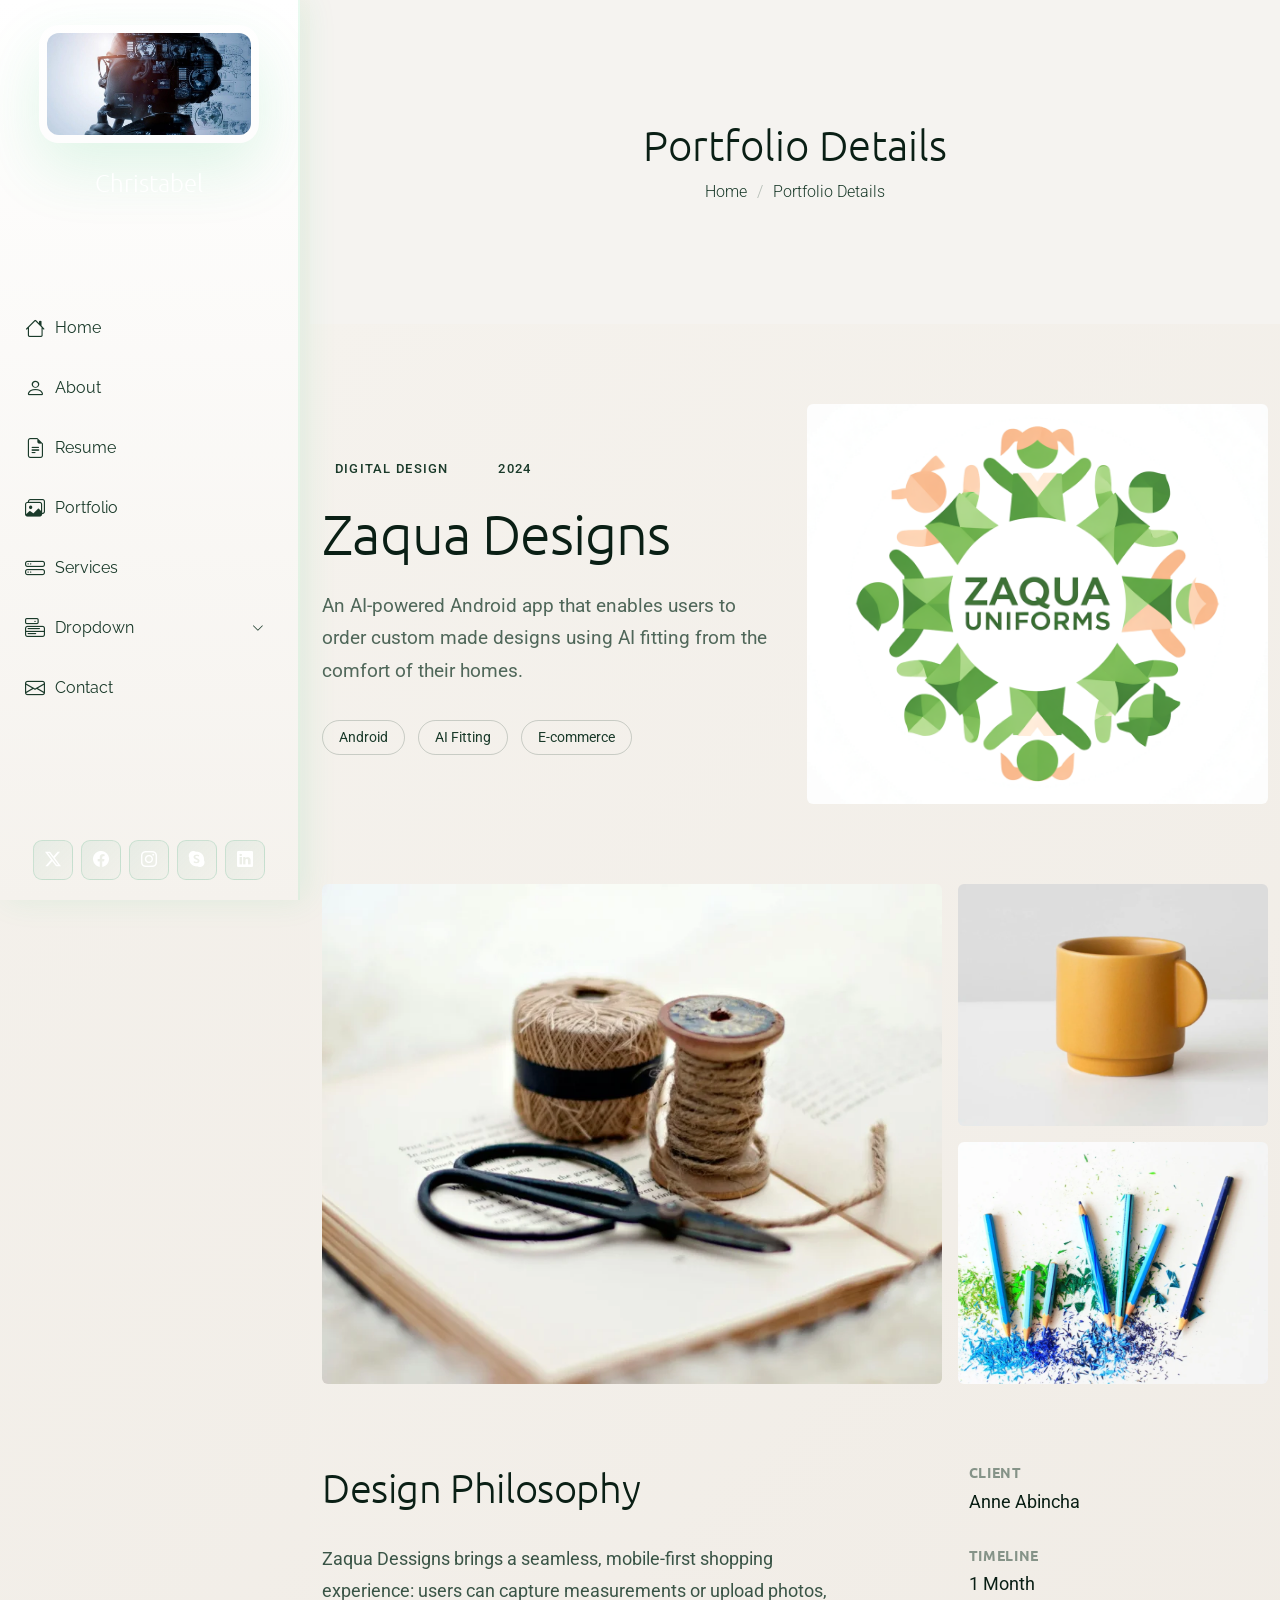
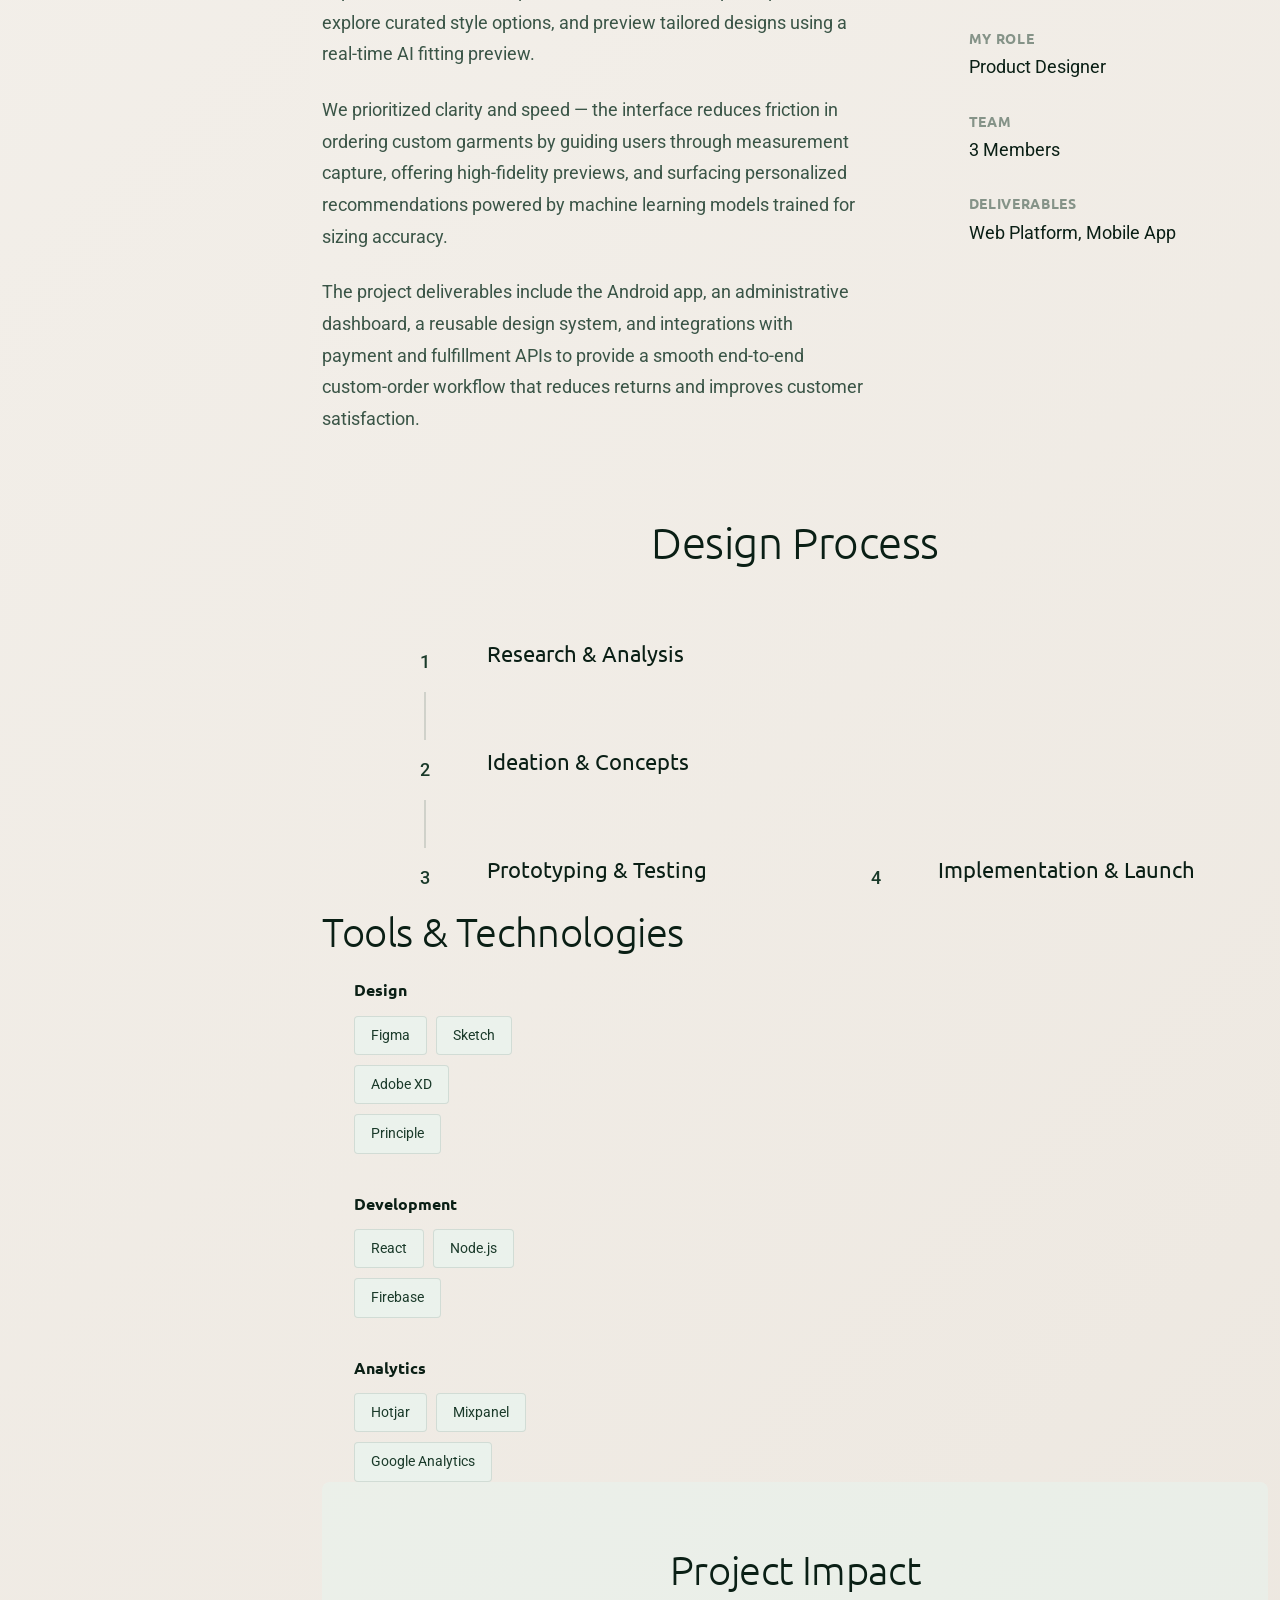
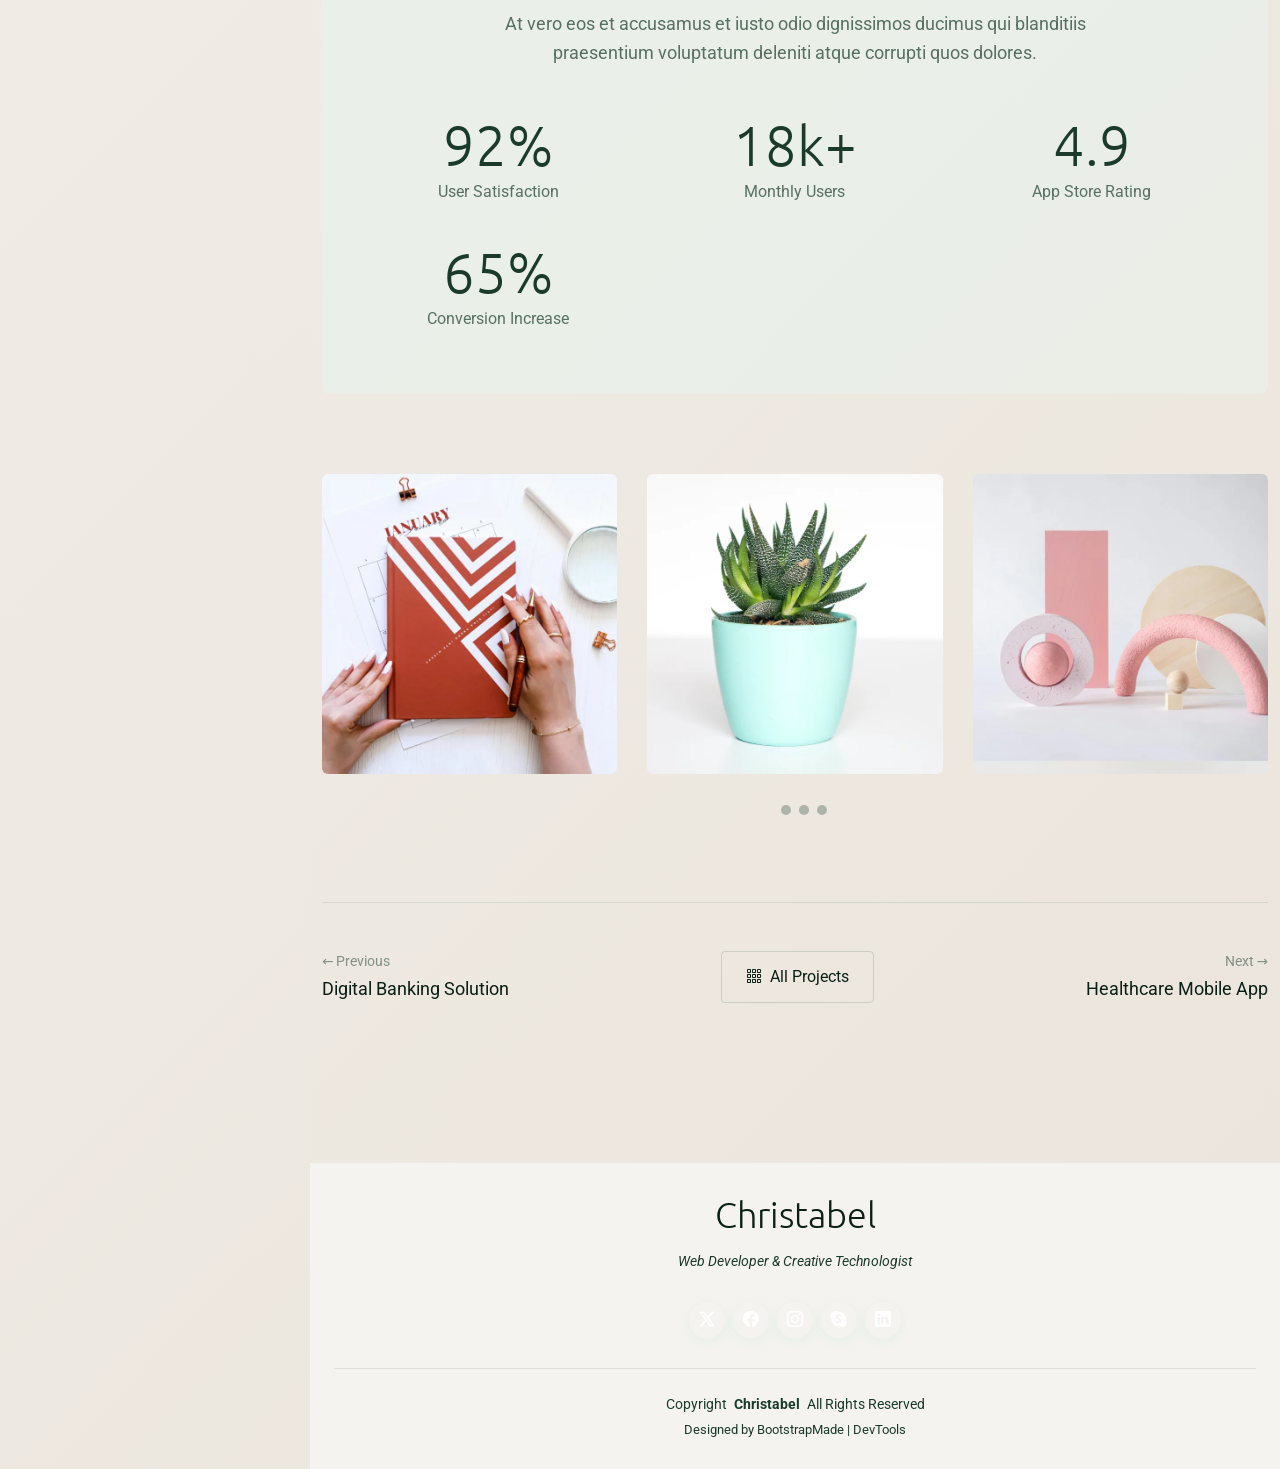
==== commit 1cfd0ec5: "removed lorem in footer" ====
--- a/portfolio-details.html
+++ b/portfolio-details.html
@@ -168,7 +168,7 @@
                 </div>
                 <div class="spec-item">
                   <h5>Timeline</h5>
-                  <p>8 Months</p>
+                  <p>1 Month</p>
                 </div>
                 <div class="spec-item">
                   <h5>My Role</h5>
@@ -176,7 +176,7 @@
                 </div>
                 <div class="spec-item">
                   <h5>Team</h5>
-                  <p>7 Members</p>
+                  <p>3 Members</p>
                 </div>
                 <div class="spec-item">
                   <h5>Deliverables</h5>
@@ -198,7 +198,7 @@
               </div>
               <div class="step-content">
                 <h4>Research &amp; Analysis</h4>
-                <p>Similique sunt in culpa qui officia deserunt mollitia animi id est laborum et dolorum fuga et harum quidem rerum facilis est et expedita distinctio nam libero tempore.</p>
+               
               </div>
             </div>
             <div class="timeline-item" data-aos="fade-up" data-aos-delay="200">
@@ -207,7 +207,7 @@
               </div>
               <div class="step-content">
                 <h4>Ideation &amp; Concepts</h4>
-                <p>Cum soluta nobis est eligendi optio cumque nihil impedit quo minus id quod maxime placeat facere possimus omnis voluptas assumenda est omnis dolor repellendus.</p>
+                
               </div>
             </div>
             <div class="timeline-item" data-aos="fade-up" data-aos-delay="250">
@@ -216,8 +216,7 @@
               </div>
               <div class="step-content">
                 <h4>Prototyping &amp; Testing</h4>
-                <p>Temporibus autem quibusdam et aut officiis debitis aut rerum necessitatibus saepe eveniet ut et voluptates repudiandae sint et molestiae non recusandae itaque earum rerum.</p>
-              </div>
+                
             </div>
             <div class="timeline-item" data-aos="fade-up" data-aos-delay="300">
               <div class="step-marker">
@@ -225,7 +224,7 @@
               </div>
               <div class="step-content">
                 <h4>Implementation &amp; Launch</h4>
-                <p>Hic tenetur a sapiente delectus ut aut reiciendis voluptatibus maiores alias consequatur aut perferendis doloribus asperiores repellat consectetur adipisci velit.</p>
+                
               </div>
             </div>
           </div>
@@ -235,8 +234,7 @@
           <div class="row align-items-center">
             <div class="col-lg-5">
               <h2>Tools &amp; Technologies</h2>
-              <p>Itaque earum rerum hic tenetur a sapiente delectus ut aut reiciendis voluptatibus maiores alias consequatur aut perferendis doloribus asperiores repellat sed ut perspiciatis unde omnis iste natus error.</p>
-            </div>
+              
             <div class="col-lg-6 offset-lg-1">
               <div class="tools-grid">
                 <div class="tool-category" data-aos="fade-up" data-aos-delay="150">
